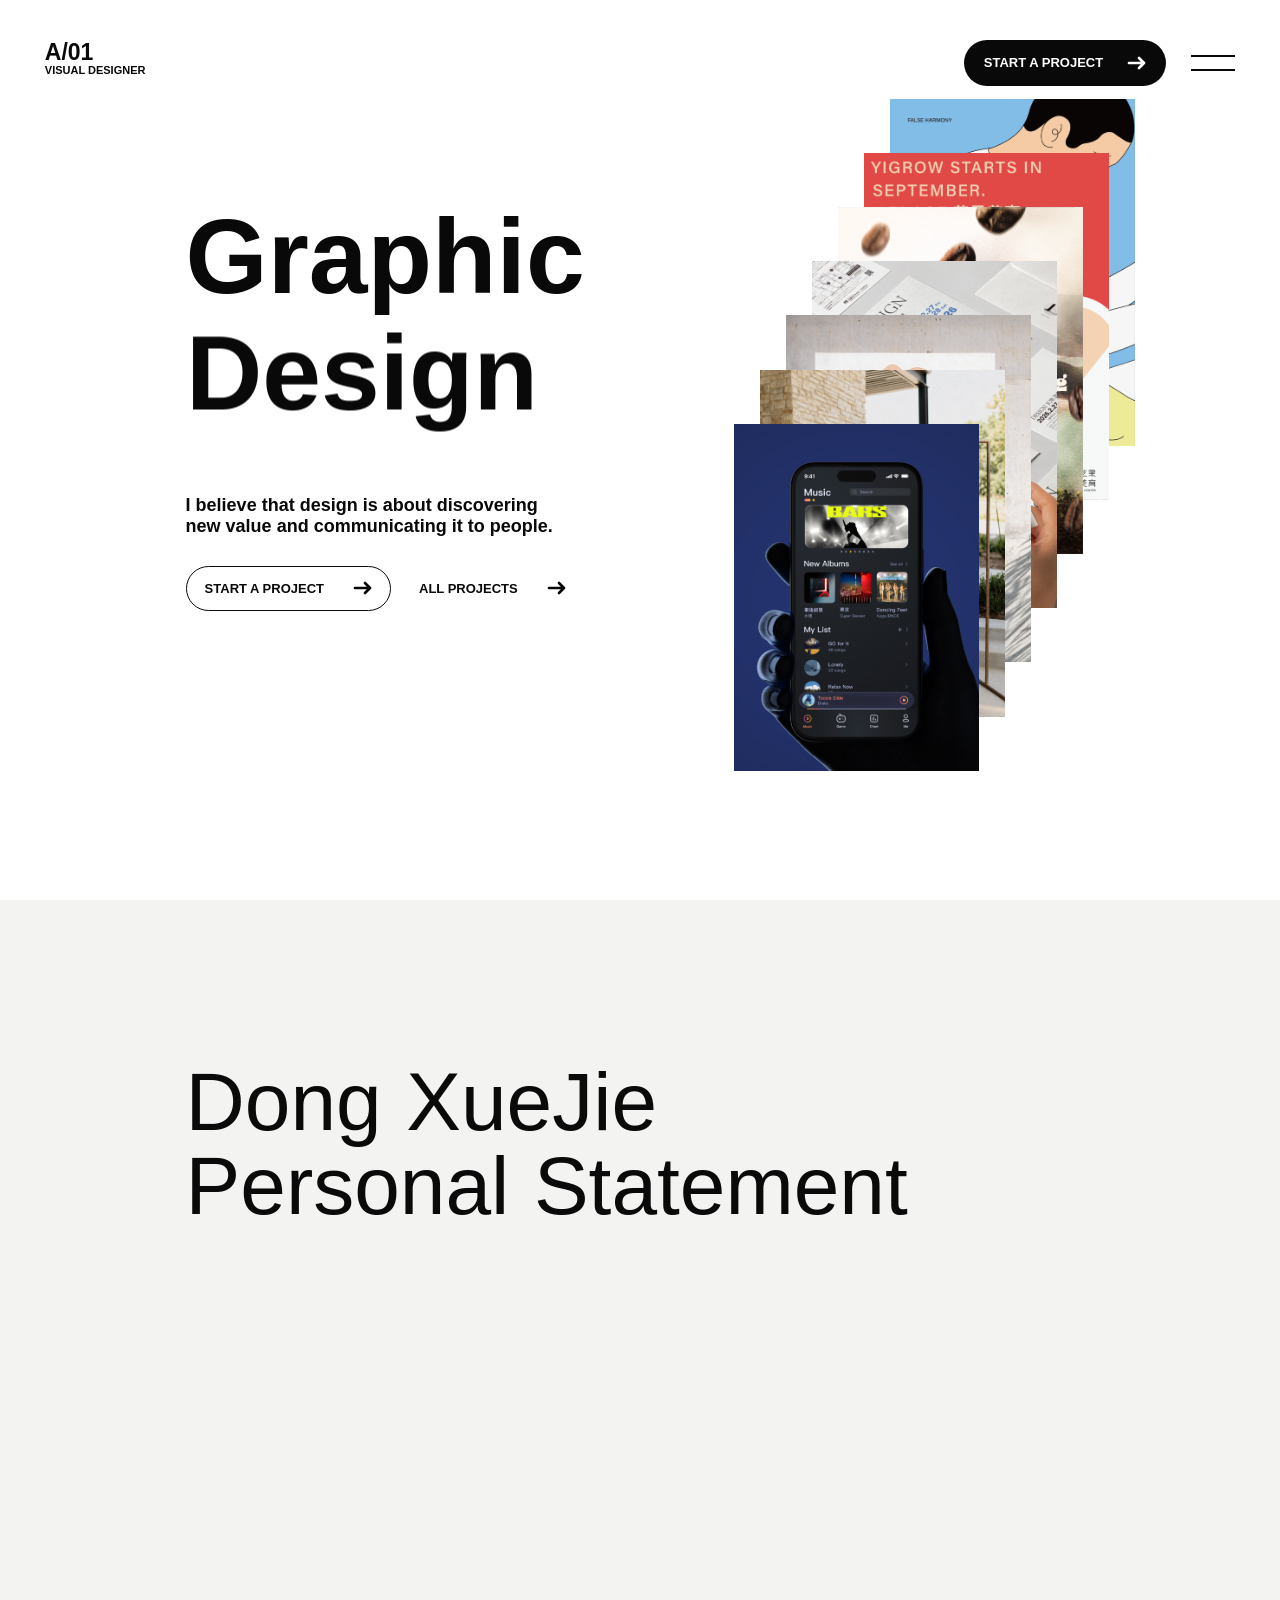
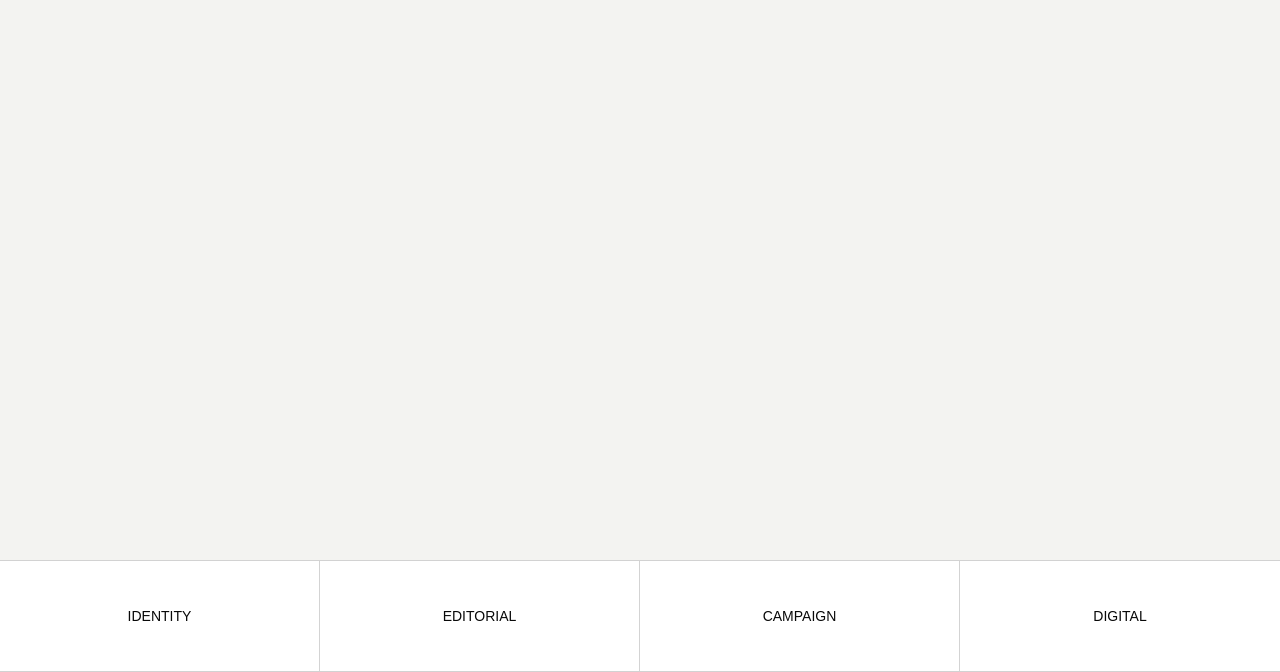
==== index.html @ fa013c7b "Deploy portfolio website" ====
<!doctype html>
<html lang="en">
  <head>
    <meta charset="UTF-8" />
    <meta name="viewport" content="width=device-width, initial-scale=1.0" />
    <meta name="description" content="A graphic designer portfolio preview." />
    <title>Graphic Portfolio</title>
    <link rel="stylesheet" href="./styles.css" />
  </head>
  <body>
    <div class="cursor-position" aria-hidden="true">
      <div class="cursor-center">
        <span class="cursor-shape"></span>
      </div>
    </div>

    <header class="site-header reveal-ui">
      <a class="brand" href="#top" aria-label="Back to top">
        <span>A/01</span>
        <span>Visual Designer</span>
      </a>

      <div class="header-actions">
        <a class="contact-button" href="mailto:hello@example.com">
          <span>Start a project</span>
          <svg class="arrow-icon" aria-hidden="true" viewBox="0 0 18 12">
            <path d="M1 6h15M11 1l5 5-5 5" />
          </svg>
        </a>

        <button class="menu-button" type="button" aria-expanded="false" aria-controls="menu-panel">
          <span class="sr-only">Open menu</span>
          <span></span>
          <span></span>
        </button>
      </div>
    </header>

    <main id="top">
      <section class="hero" aria-labelledby="hero-title">
        <div class="hero-copy">
          <h1 id="hero-title" class="hero-title" aria-label="Graphic Design Portfolio">
            <span class="title-line title-line--graphic"><span>Graphic</span></span>
            <span class="title-roller" aria-hidden="true">
              <span class="roller-word roller-word--portfolio">Portfolio</span>
              <span class="roller-word roller-word--design">Design</span>
            </span>
          </h1>

          <div class="statement reveal-copy">
            <p>I believe that design is about discovering new value and communicating it to people.</p>
          </div>

          <div class="hero-actions reveal-copy">
            <a class="primary-action" href="mailto:hello@example.com">
              <span class="button-content button-content--dark">
                <span>Start a project</span>
                <svg class="arrow-icon" aria-hidden="true" viewBox="0 0 18 12">
                  <path d="M1 6h15M11 1l5 5-5 5" />
                </svg>
              </span>
              <span class="button-content button-content--light" aria-hidden="true">
                <span>Start a project</span>
                <svg class="arrow-icon" viewBox="0 0 18 12">
                  <path d="M1 6h15M11 1l5 5-5 5" />
                </svg>
              </span>
            </a>
            <a class="secondary-action" href="#selected-work">
              <span>All projects</span>
              <svg class="arrow-icon" aria-hidden="true" viewBox="0 0 18 12">
                <path d="M1 6h15M11 1l5 5-5 5" />
              </svg>
            </a>
          </div>
        </div>

        <div class="poster-zone reveal-posters" aria-label="Selected project covers">
          <div class="poster-stage">
            <button class="poster-card poster-card--front" data-project="soultube" style="--x: 1%; --y: 44%; --ex: -10px; --ey: 4px; --follow-x-max: 24; --follow-y-max: 16; --z: 7; --i: 6">
              <img src="./assets/work-soultube.png" alt="Soultube music application project" />
            </button>
            <button class="poster-card poster-card--two" data-project="harmony" style="--x: 8%; --y: 36.7%; --ex: -7px; --ey: 3px; --follow-x-max: 32; --follow-y-max: 24; --z: 6; --i: 5">
              <img src="./assets/work-harmony.png" alt="False Harmony installation project" />
            </button>
            <button class="poster-card poster-card--three" data-project="safe" style="--x: 15%; --y: 29.3%; --ex: -4px; --ey: 2px; --follow-x-max: 40; --follow-y-max: 30; --z: 5; --i: 4">
              <img src="./assets/work-safe.png" alt="Safe editorial project" />
            </button>
            <button class="poster-card poster-card--four" data-project="designjob" style="--x: 22%; --y: 22%; --ex: 0px; --ey: 0px; --follow-x-max: 48; --follow-y-max: 36; --z: 4; --i: 3">
              <img src="./assets/work-design-job.png" alt="Design Job exhibition project" />
            </button>
            <button class="poster-card poster-card--five" data-project="cloudcoffee" style="--x: 29%; --y: 14.7%; --ex: 4px; --ey: -2px; --follow-x-max: 56; --follow-y-max: 42; --z: 3; --i: 2">
              <img src="./assets/work-cloud-coffee.png" alt="Cloud Coffee brand project" />
            </button>
            <button class="poster-card poster-card--six" data-project="yiguo" style="--x: 36%; --y: 7.3%; --ex: 7px; --ey: -3px; --follow-x-max: 64; --follow-y-max: 48; --z: 2; --i: 1">
              <img src="./assets/work-yiguo.png" alt="Yi Grow Art Center project" />
            </button>
            <button class="poster-card poster-card--seven" data-project="untitled" style="--x: 43%; --y: 0%; --ex: 10px; --ey: -4px; --follow-x-max: 72; --follow-y-max: 54; --z: 1; --i: 0">
              <img src="./assets/work-untitled.png" alt="Untitled visual design project" />
            </button>
          </div>
        </div>
      </section>

      <section class="self-pr" aria-labelledby="self-pr-title">
        <div class="pr-sticky">
          <div class="pr-content">
            <h2 id="self-pr-title" class="pr-title" aria-label="Dong XueJie, Personal Statement">
              <span class="pr-title-visual" aria-hidden="true">
                <span class="pr-line" data-pr-text="Dong XueJie"></span>
                <span class="pr-line" data-pr-text="Personal Statement"></span>
              </span>
            </h2>

            <div class="pr-body">
              <p>My strength is my ability to proactively explore new fields while drawing on the visual communication skills I have developed through graphic design.</p>
              <p>I have worked on poster design, branding, and typographic expression using Photoshop, Illustrator, and InDesign. Throughout the process, I have focused on creating designs that communicate information clearly, always considering the purpose behind each visual choice.</p>
            </div>
          </div>
        </div>
      </section>

      <section id="selected-work" class="work-strip" aria-label="Portfolio categories">
        <p>Identity</p>
        <p>Editorial</p>
        <p>Campaign</p>
        <p>Digital</p>
      </section>
    </main>

    <aside id="menu-panel" class="menu-panel" aria-hidden="true">
      <nav aria-label="Primary navigation">
        <a href="#top">Index <span>01</span></a>
        <a href="#selected-work">Work <span>02</span></a>
        <a href="mailto:hello@example.com">Contact <span>03</span></a>
      </nav>
      <p>Available for selected collaborations.</p>
    </aside>

    <dialog class="project-dialog">
      <button class="dialog-close" type="button" aria-label="Close project">×</button>
      <div class="dialog-layout">
        <div class="dialog-art"><img src="" alt="" /></div>
        <div class="dialog-copy">
          <p class="dialog-number"></p>
          <h2></h2>
          <p class="dialog-category"></p>
          <p class="dialog-description"></p>
          <dl>
            <div><dt>Role</dt><dd>Art direction / Design</dd></div>
            <div><dt>Year</dt><dd>2026</dd></div>
          </dl>
        </div>
      </div>
    </dialog>

    <script src="./script.js"></script>
  </body>
</html>
---- styles.css ----
@property --expand-x {
  syntax: "<length>";
  inherits: false;
  initial-value: 0px;
}

@property --expand-y {
  syntax: "<length>";
  inherits: false;
  initial-value: 0px;
}

@property --focus-x {
  syntax: "<length>";
  inherits: false;
  initial-value: 0px;
}

@property --focus-y {
  syntax: "<length>";
  inherits: false;
  initial-value: 0px;
}

@property --push-x {
  syntax: "<length>";
  inherits: false;
  initial-value: 0px;
}

@property --push-y {
  syntax: "<length>";
  inherits: false;
  initial-value: 0px;
}

@property --focus-scale {
  syntax: "<number>";
  inherits: false;
  initial-value: 1;
}

@property --intro-y {
  syntax: "<length>";
  inherits: false;
  initial-value: 42px;
}

@property --intro-scale {
  syntax: "<number>";
  inherits: false;
  initial-value: 0.97;
}

@font-face {
  font-family: "Portfolio Futura";
  src: local("Futura-Bold"), local("Futura Bold");
  font-weight: 700;
  font-style: normal;
  font-display: swap;
}

@font-face {
  font-family: "Portfolio Futura Medium";
  src: local("Futura-Medium"), local("Futura Medium");
  font-weight: 500;
  font-style: normal;
  font-display: swap;
}

:root {
  --paper: #ffffff;
  --ink: #090909;
  --red: #f51b2b;
  --line: rgba(9, 9, 9, 0.18);
  --poster-width: 66%;
}

* { box-sizing: border-box; }

html { scroll-behavior: smooth; }

body {
  margin: 0;
  overflow-x: hidden;
  background: var(--paper);
  color: var(--ink);
  font-family: Arial, Helvetica, sans-serif;
  cursor: auto;
}

button, a { color: inherit; font: inherit; cursor: pointer; }
button { border: 0; }
img { display: block; width: 100%; }

.sr-only {
  position: absolute;
  width: 1px;
  height: 1px;
  padding: 0;
  margin: -1px;
  overflow: hidden;
  clip: rect(0, 0, 0, 0);
  white-space: nowrap;
  border: 0;
}

.site-header {
  position: fixed;
  z-index: 120;
  inset: 0 0 auto;
  padding: 4.4vh 3.5vw 0;
  display: flex;
  align-items: flex-start;
  justify-content: space-between;
  color: var(--ink);
  transition: color 0.25s ease;
}

.brand {
  display: flex;
  flex-direction: column;
  gap: 1px;
  width: fit-content;
  color: inherit;
  font-size: 11px;
  font-weight: 700;
  line-height: 1.05;
  text-decoration: none;
  text-transform: uppercase;
}

.brand span:first-child { font-size: 23px; }

.header-actions {
  display: flex;
  align-items: center;
  gap: 25px;
}

.contact-button {
  min-width: 174px;
  height: 46px;
  padding: 0 20px;
  display: flex;
  align-items: center;
  justify-content: space-between;
  gap: 25px;
  border: 0;
  border-radius: 23px;
  background: var(--ink);
  color: var(--paper);
  font-size: 13px;
  font-weight: 700;
  text-decoration: none;
  text-transform: uppercase;
  position: relative;
  transition: background-color 0.18s ease, color 0.18s ease;
}

.primary-action::before {
  content: "";
  position: absolute;
  z-index: 0;
  inset: -2px;
  background: var(--red);
  clip-path: circle(0 at var(--fill-x, 50%) var(--fill-y, 50%));
  transition: clip-path 0.34s cubic-bezier(0.22, 1, 0.36, 1);
  pointer-events: none;
}

.primary-action.is-fill-expanded::before {
  clip-path: circle(var(--fill-radius, 0px) at var(--fill-x, 50%) var(--fill-y, 50%));
}

.primary-action.is-fill-expanded { border-color: transparent; }

.primary-action.is-fill-repositioning::before,
.primary-action.is-fill-repositioning .button-content--light {
  transition: none;
}

.button-content {
  position: absolute;
  z-index: 1;
  inset: 0;
  padding: 0 18px;
  display: flex;
  align-items: center;
  justify-content: space-between;
  gap: 30px;
  white-space: nowrap;
}

.button-content--dark {
  position: relative;
  inset: auto;
  padding: 0;
  flex: 1 0 auto;
}

.button-content--light {
  z-index: 2;
  color: var(--paper);
  clip-path: circle(0 at var(--fill-x, 50%) var(--fill-y, 50%));
  transition: clip-path 0.34s cubic-bezier(0.22, 1, 0.36, 1);
}

.primary-action.is-fill-expanded .button-content--light {
  clip-path: circle(var(--fill-radius, 0px) at var(--fill-x, 50%) var(--fill-y, 50%));
}

.arrow-icon {
  width: 18px;
  height: 12px;
  flex: 0 0 auto;
  overflow: visible;
  fill: none;
  stroke: currentColor;
  stroke-width: 2.7;
  stroke-linecap: round;
  stroke-linejoin: round;
  transition: transform 0.19s cubic-bezier(0.22, 1, 0.36, 1);
}

.primary-action.is-fill-expanded .arrow-icon,
.contact-button:hover .arrow-icon,
.secondary-action:hover .arrow-icon {
  transform: translateX(5px);
}

.menu-button {
  width: 44px;
  height: 30px;
  padding: 7px 0;
  display: flex;
  flex-direction: column;
  justify-content: space-between;
  background: transparent;
}

.menu-button span:not(.sr-only) {
  width: 100%;
  height: 2px;
  background: currentColor;
  transition: transform 0.3s cubic-bezier(0.22, 1, 0.36, 1);
}

.menu-button[aria-expanded="true"] span:nth-last-child(2) { transform: translateY(7px) rotate(45deg); }
.menu-button[aria-expanded="true"] span:last-child { transform: translateY(-7px) rotate(-45deg); }
body.menu-open .site-header { color: var(--paper); }
body.menu-open .contact-button { background: var(--ink); color: var(--paper); }

.hero {
  position: relative;
  min-height: 100svh;
  overflow: hidden;
  background: var(--paper);
}

.hero-copy {
  position: absolute;
  z-index: 20;
  top: 25.5vh;
  left: 15vw;
  width: 38vw;
  pointer-events: none;
}

.hero-actions { pointer-events: auto; }

.hero-title {
  width: min-content;
  margin: 0;
  font-family: "Portfolio Futura", "Futura", "Futura PT", "Century Gothic", sans-serif;
  font-size: 7.7rem;
  font-weight: 700;
  font-style: normal;
  line-height: 1.08;
  letter-spacing: 0;
  text-transform: none;
  transform: translateY(0);
  animation: title-group-settle 0.42s cubic-bezier(0.16, 1, 0.3, 1) 1.82s forwards;
}

.title-line {
  display: block;
  margin-bottom: 0.02em;
  overflow: visible;
  line-height: 1.08;
}

.title-line > span {
  display: block;
  line-height: 1.08;
  opacity: 0;
  transform: translateY(30px);
  animation: graphic-enter 0.5s cubic-bezier(0.16, 1, 0.3, 1) 0.12s forwards;
}

.title-roller {
  position: relative;
  display: block;
  width: 4.7em;
  height: 1.18em;
  overflow: hidden;
}

.roller-word {
  position: absolute;
  inset: 0 auto auto 0;
  display: block;
  padding-bottom: 0.1em;
  line-height: 1.08;
  opacity: 0;
  will-change: transform, opacity;
}

.roller-word--portfolio {
  transform: translateY(112%);
  animation:
    roller-enter 0.5s cubic-bezier(0.16, 1, 0.3, 1) 0.62s forwards,
    portfolio-exit 0.36s cubic-bezier(0.55, 0, 1, 0.45) 1.26s forwards;
}

.roller-word--design {
  transform: translateY(112%);
  animation: roller-enter 0.5s cubic-bezier(0.16, 1, 0.3, 1) 1.57s forwards;
}

.statement {
  width: 390px;
  max-width: 100%;
  margin-top: 34px;
}

.statement p {
  margin: 0;
  font-size: 18px;
  font-weight: 700;
  line-height: 1.18;
}

.hero-actions {
  margin-top: 28px;
  display: flex;
  align-items: center;
  gap: 26px;
}

.primary-action, .secondary-action {
  min-height: 45px;
  display: inline-flex;
  align-items: center;
  justify-content: space-between;
  gap: 30px;
  color: inherit;
  font-size: 13px;
  font-weight: 700;
  text-decoration: none;
  text-transform: uppercase;
}

.primary-action {
  min-width: 175px;
  padding: 0 18px;
  border: 1.5px solid var(--ink);
  border-radius: 23px;
  background: var(--paper);
  position: relative;
  isolation: isolate;
  overflow: hidden;
  transition: border-color 0.14s ease;
}

.secondary-action { min-width: 132px; padding: 0 2px; }

.reveal-ui, .reveal-copy {
  opacity: 0;
}

.site-header.reveal-ui { animation: content-enter 0.45s ease-out 0.18s forwards; }
.statement.reveal-copy { transform: translateY(18px); animation: content-enter 0.45s ease-out 2.18s forwards; }
.hero-actions.reveal-copy { transform: translateY(18px); animation: content-enter 0.45s ease-out 2.26s forwards; }

.poster-zone {
  position: absolute;
  z-index: 10;
  top: calc(11vh - 34px);
  left: calc(56vw - 32px);
  width: calc(30vw + 72px);
  height: calc(82vh + 68px);
  pointer-events: none;
}

.poster-stage {
  position: absolute;
  inset: 34px 40px 34px 32px;
  pointer-events: none;
  will-change: transform;
}

.poster-card {
  --expand-x: 0px;
  --expand-y: 0px;
  --follow-x: 0px;
  --follow-y: 0px;
  --focus-x: 0px;
  --focus-y: 0px;
  --push-x: 0px;
  --push-y: 0px;
  --focus-scale: 1;
  --intro-y: 42px;
  --intro-scale: 0.97;
  position: absolute;
  z-index: var(--z);
  top: var(--y);
  left: var(--x);
  width: var(--poster-width);
  aspect-ratio: 1131 / 1600;
  padding: 0;
  overflow: hidden;
  background: transparent;
  cursor: pointer;
  pointer-events: auto;
  opacity: 0;
  transform: translate3d(
    calc(var(--expand-x) + var(--follow-x) + var(--focus-x) + var(--push-x)),
    calc(var(--expand-y) + var(--follow-y) + var(--focus-y) + var(--push-y) + var(--intro-y)),
    0
  ) rotate(0deg) scale(var(--intro-scale)) scale(var(--focus-scale));
  transform-origin: center;
  animation: poster-card-in 0.42s cubic-bezier(0.16, 1, 0.3, 1) calc(2.72s + var(--i) * 0.09s) forwards;
  transition:
    --expand-x 0.44s cubic-bezier(0.22, 1, 0.36, 1),
    --expand-y 0.44s cubic-bezier(0.22, 1, 0.36, 1),
    --focus-x 0.52s cubic-bezier(0.16, 1.28, 0.3, 1),
    --focus-y 0.52s cubic-bezier(0.16, 1.28, 0.3, 1),
    --focus-scale 0.52s cubic-bezier(0.16, 1.2, 0.3, 1),
    --push-x 0.46s cubic-bezier(0.22, 1, 0.36, 1),
    --push-y 0.46s cubic-bezier(0.22, 1, 0.36, 1);
  will-change: transform;
}

.poster-zone.is-expanded .poster-card {
  --expand-x: var(--ex);
  --expand-y: var(--ey);
}

.poster-card img {
  width: 100%;
  height: 100%;
  object-fit: cover;
}

.poster-card.is-active, .poster-card:focus-visible {
  --focus-x: -24px;
  --focus-y: -52px;
  --focus-scale: 1.07;
  z-index: 100;
  outline: none;
}

.self-pr {
  position: relative;
  min-height: 100svh;
  height: 140svh;
  background: #f3f3f1;
  color: #0a0a0a;
}

.self-pr:not(.is-pr-ready) .pr-title-visual,
.self-pr:not(.is-pr-ready) .pr-body {
  visibility: hidden;
}

.pr-sticky {
  position: sticky;
  top: 0;
  min-height: 100svh;
  overflow: hidden;
}

.pr-content {
  position: relative;
  width: 70vw;
  min-height: 100svh;
  padding: 17.8svh 0 10svh;
  margin-left: 15vw;
}

.pr-title {
  width: 64vw;
  margin: 0 0 0 -0.5vw;
  overflow: visible;
  font-family: "Portfolio Futura Medium", "Futura", "Futura PT", "Century Gothic", sans-serif;
  font-size: clamp(82px, 5.65vw, 124px);
  font-weight: 500;
  font-style: normal;
  line-height: 1.02;
  letter-spacing: 0;
  text-transform: none;
}

.pr-title-visual,
.pr-line {
  display: block;
  overflow: visible;
}

.pr-line {
  min-height: 1.02em;
  white-space: nowrap;
}

.pr-line + .pr-line { margin-top: 0; }

.pr-word {
  display: inline-flex;
  white-space: nowrap;
}

.pr-space {
  display: inline-block;
  width: 0.3em;
  flex: 0 0 auto;
}

.pr-char {
  --char-progress: 0;
  display: inline-block;
  color: #0a0a0a;
  opacity: var(--char-progress);
  visibility: hidden;
  will-change: opacity;
}

.pr-char.is-visible { visibility: visible; }

.pr-body {
  --body-progress: 0;
  position: absolute;
  top: 49svh;
  left: 0;
  width: 59.5vw;
  max-width: none;
  margin-top: 0;
  color: #424242;
  font-size: clamp(32px, 1.82vw, 38px);
  font-weight: 600;
  line-height: 1.24;
  opacity: var(--body-progress);
  visibility: hidden;
  will-change: opacity;
}

.pr-body.is-visible { visibility: visible; }

.pr-body p {
  margin: 0;
}

.pr-body p + p { margin-top: 0; }

.work-strip {
  min-height: 112px;
  display: grid;
  grid-template-columns: repeat(4, 1fr);
  align-items: center;
  border-top: 1px solid var(--line);
  border-bottom: 1px solid var(--line);
}

.work-strip p {
  height: 100%;
  margin: 0;
  display: grid;
  place-items: center;
  border-right: 1px solid var(--line);
  font-size: 14px;
  text-transform: uppercase;
}

.work-strip p:last-child { border-right: 0; }

.cursor-position {
  position: fixed;
  z-index: 99999;
  top: 0;
  left: 0;
  width: 0;
  height: 0;
  pointer-events: none;
  opacity: 0;
  transform: translate3d(var(--dot-x, -100px), var(--dot-y, -100px), 0);
  transition: opacity 0.12s ease;
  will-change: transform, opacity;
}

.cursor-center {
  position: absolute;
  top: 0;
  left: 0;
  width: 78px;
  height: 78px;
  transform: translate(-50%, -50%);
}

.cursor-shape {
  position: absolute;
  inset: 0;
  box-sizing: border-box;
  background: rgb(245 27 43 / var(--cursor-fill-alpha, 1));
  border: var(--cursor-border-width, 0px) solid var(--red);
  border-radius: var(--cursor-radius, 50%);
  transform: scale(var(--cursor-scale, 0.128205)) rotate(var(--cursor-rotation, 0deg));
  transform-origin: center;
  will-change: transform, border-radius, background-color, border-width;
}

body.cursor-visible .cursor-position { opacity: 1; }

.menu-panel {
  position: fixed;
  z-index: 110;
  inset: 0;
  padding: 150px 3.5vw 34px;
  display: flex;
  flex-direction: column;
  justify-content: space-between;
  background: var(--ink);
  color: var(--paper);
  transform: translateY(-101%);
  transition: transform 0.62s cubic-bezier(0.76, 0, 0.24, 1);
}

.menu-panel.is-open { transform: translateY(0); }
.menu-panel nav { display: flex; flex-direction: column; }

.menu-panel nav a {
  padding: 4px 0;
  display: flex;
  align-items: baseline;
  justify-content: space-between;
  border-bottom: 1px solid rgba(255, 255, 255, 0.22);
  color: inherit;
  font-size: 5.5rem;
  font-weight: 500;
  line-height: 1.04;
  text-decoration: none;
  text-transform: uppercase;
}

.menu-panel nav a span { font-size: 12px; }
.menu-panel > p { margin: 0; font-size: 12px; text-transform: uppercase; }

.project-dialog {
  width: 100vw;
  max-width: none;
  height: 100svh;
  max-height: none;
  margin: 0;
  padding: 0;
  border: 0;
  background: var(--ink);
  color: var(--paper);
}

.project-dialog::backdrop { background: rgba(0, 0, 0, 0.45); }
.project-dialog[open] { animation: dialog-in 0.45s cubic-bezier(0.16, 1, 0.3, 1); }

.dialog-close {
  position: fixed;
  z-index: 3;
  top: 25px;
  right: 34px;
  width: 46px;
  height: 46px;
  padding: 0 0 5px;
  background: transparent;
  color: white;
  font-size: 42px;
  font-weight: 300;
  line-height: 1;
}

.dialog-layout { min-height: 100%; display: grid; grid-template-columns: 1.08fr 0.92fr; }

.dialog-art {
  min-height: 100svh;
  padding: 7vh 8vw;
  display: grid;
  place-items: center;
  background: #deded8;
}

.dialog-art img { width: min(390px, 76%); max-height: 84svh; }

.dialog-copy {
  padding: 11vh 8vw 7vh;
  display: flex;
  flex-direction: column;
  justify-content: center;
}

.dialog-number, .dialog-category { margin: 0; font-size: 11px; text-transform: uppercase; }

.dialog-copy h2 {
  margin: 22px 0 30px;
  font-size: 5.4rem;
  font-weight: 500;
  line-height: 0.9;
  text-transform: uppercase;
}

.dialog-description { max-width: 500px; margin: 42px 0; font-size: 18px; line-height: 1.35; }
.dialog-copy dl { margin: auto 0 0; }

.dialog-copy dl div {
  padding: 11px 0;
  display: grid;
  grid-template-columns: 110px 1fr;
  border-top: 1px solid rgba(255, 255, 255, 0.24);
  font-size: 11px;
  text-transform: uppercase;
}

.dialog-copy dt, .dialog-copy dd { margin: 0; }

@keyframes graphic-enter {
  from { opacity: 0; transform: translateY(30px); }
  to { opacity: 1; transform: translateY(0); }
}

@keyframes roller-enter {
  from { opacity: 0; transform: translateY(112%); }
  to { opacity: 1; transform: translateY(0); }
}

@keyframes portfolio-exit {
  from { opacity: 1; transform: translateY(0); }
  82% { opacity: 1; }
  to { opacity: 0; transform: translateY(-112%); }
}

@keyframes title-group-settle {
  to { transform: translateY(-22px); }
}

@keyframes content-enter {
  from { opacity: 0; transform: translateY(18px); }
  to { opacity: 1; transform: translateY(0); }
}

@keyframes poster-card-in {
  from { opacity: 0; --intro-y: 42px; --intro-scale: 0.97; }
  to { opacity: 1; --intro-y: 0px; --intro-scale: 1; }
}

@keyframes dialog-in {
  from { opacity: 0; transform: translateY(22px); }
  to { opacity: 1; transform: translateY(0); }
}

@media (max-width: 1400px) {
  .hero-copy { top: 24.5vh; left: 14.5vw; width: 39vw; }
  .hero-title { font-size: 6.6rem; }
  .poster-zone { left: calc(57vw - 32px); width: calc(29vw + 72px); }
}

@media (max-width: 1050px) {
  .site-header { padding-right: 5vw; padding-left: 5vw; }
  .hero-copy { left: 8vw; width: 44vw; }
  .hero-title { font-size: 5.4rem; }
  .statement { width: 340px; }
  .statement p { font-size: 16px; }
  .poster-zone { top: calc(13vh - 34px); left: calc(56vw - 32px); width: calc(32vw + 72px); height: calc(78vh + 68px); }
  .contact-button { min-width: 155px; }
  .pr-content { width: 84vw; margin-left: 8vw; }
  .pr-title { font-size: 78px; }
  .pr-body { width: 68vw; font-size: 21px; }
}

@media (max-width: 760px) {
  .site-header { position: absolute; padding: 22px 20px 0; }
  .contact-button { display: none; }
  .hero { min-height: 1180px; overflow: hidden; }

  .hero-copy {
    position: relative;
    top: auto;
    left: auto;
    width: auto;
    padding: 150px 20px 0;
  }

  .hero-title { width: 100%; font-size: 4rem; line-height: 1.08; }
  .statement { width: min(330px, 100%); margin-top: 28px; }
  .statement p { font-size: 16px; }
  .hero-actions { margin-top: 24px; gap: 18px; }
  .primary-action { min-width: 158px; }
  .secondary-action { min-width: 116px; gap: 18px; }

  .poster-zone {
    position: relative;
    top: auto;
    left: auto;
    width: calc(100% - 40px);
    height: 610px;
    margin: 72px 20px 0;
  }

  .poster-stage { inset: 0; }

  .poster-card--front { top: 45% !important; left: 0 !important; }
  .poster-card--two { top: 37.5% !important; left: 5.5% !important; }
  .poster-card--three { top: 30% !important; left: 11% !important; }
  .poster-card--four { top: 22.5% !important; left: 16.5% !important; }
  .poster-card--five { top: 15% !important; left: 22% !important; }
  .poster-card--six { top: 7.5% !important; left: 27.5% !important; }
  .poster-card--seven { top: 0 !important; left: 33% !important; }

  .poster-zone.is-expanded .poster-card { --expand-x: 0px; --expand-y: 0px; }
  .poster-card.is-active, .poster-card:focus-visible {
    --focus-x: 0px;
    --focus-y: 0px;
    --focus-scale: 1;
  }
  .self-pr {
    height: auto;
    min-height: 112svh;
  }
  .pr-sticky {
    position: relative;
    min-height: 112svh;
    overflow: visible;
  }
  .pr-content {
    min-height: 112svh;
    width: auto;
    padding: 112px 20px 96px;
    margin-left: 0;
  }
  .pr-title { width: 100%; margin-left: 0; font-size: 40px; }
  .pr-line { min-height: 1.18em; }
  .pr-body {
    position: static;
    width: 100%;
    max-width: none;
    margin-top: 54px;
    font-size: 18px;
    line-height: 1.36;
  }
  .pr-body p + p { margin-top: 22px; }
  .work-strip { grid-template-columns: repeat(2, 1fr); }
  .work-strip p { min-height: 86px; border-bottom: 1px solid var(--line); }
  .menu-panel { padding: 116px 20px 22px; }
  .menu-panel nav a { font-size: 3.5rem; }
  .dialog-layout { display: block; }
  .dialog-art { min-height: 58svh; padding: 70px 24px 28px; }
  .dialog-art img { width: min(270px, 70%); max-height: 48svh; }
  .dialog-copy { min-height: 42svh; padding: 44px 24px; }
  .dialog-copy h2 { margin: 16px 0 20px; font-size: 3.4rem; }
  .dialog-description { margin: 24px 0 36px; }
}

@media (prefers-reduced-motion: reduce) {
  *, *::before, *::after {
    scroll-behavior: auto !important;
    animation-duration: 0.01ms !important;
    animation-delay: 0ms !important;
    transition-duration: 0.01ms !important;
  }

  .hero-title { transform: translateY(-22px); }
  .title-line > span, .roller-word--design { opacity: 1; transform: translateY(0); }
  .roller-word--portfolio { display: none; }
  .reveal-ui, .reveal-copy, .poster-card { opacity: 1; }
  .reveal-copy { transform: translateY(0); }
  .poster-card { --intro-y: 0px; --intro-scale: 1; }
  .self-pr { height: auto; min-height: 100svh; }
  .pr-sticky { position: relative; min-height: 100svh; }
  .pr-char {
    --char-progress: 1 !important;
    opacity: 1;
    visibility: visible;
  }
  .pr-body {
    --body-progress: 1 !important;
    opacity: 1;
    visibility: visible;
  }
}
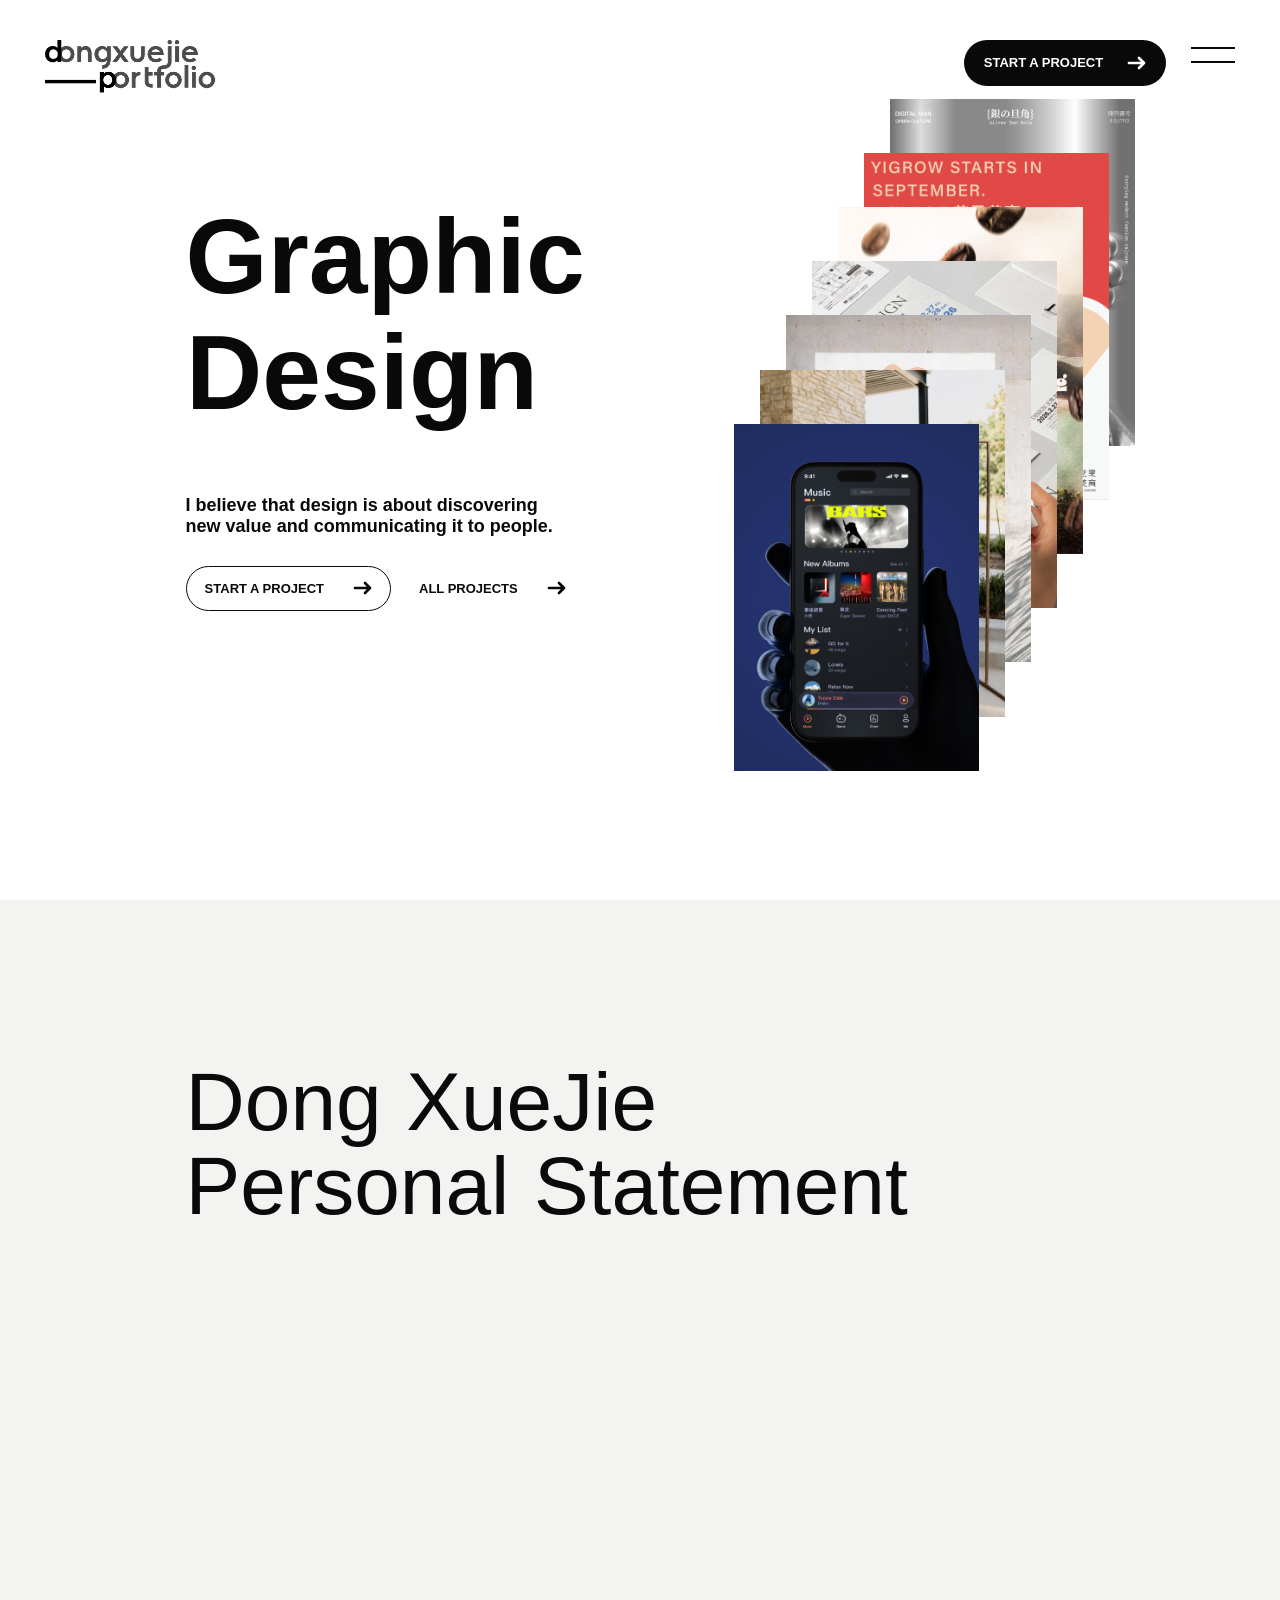
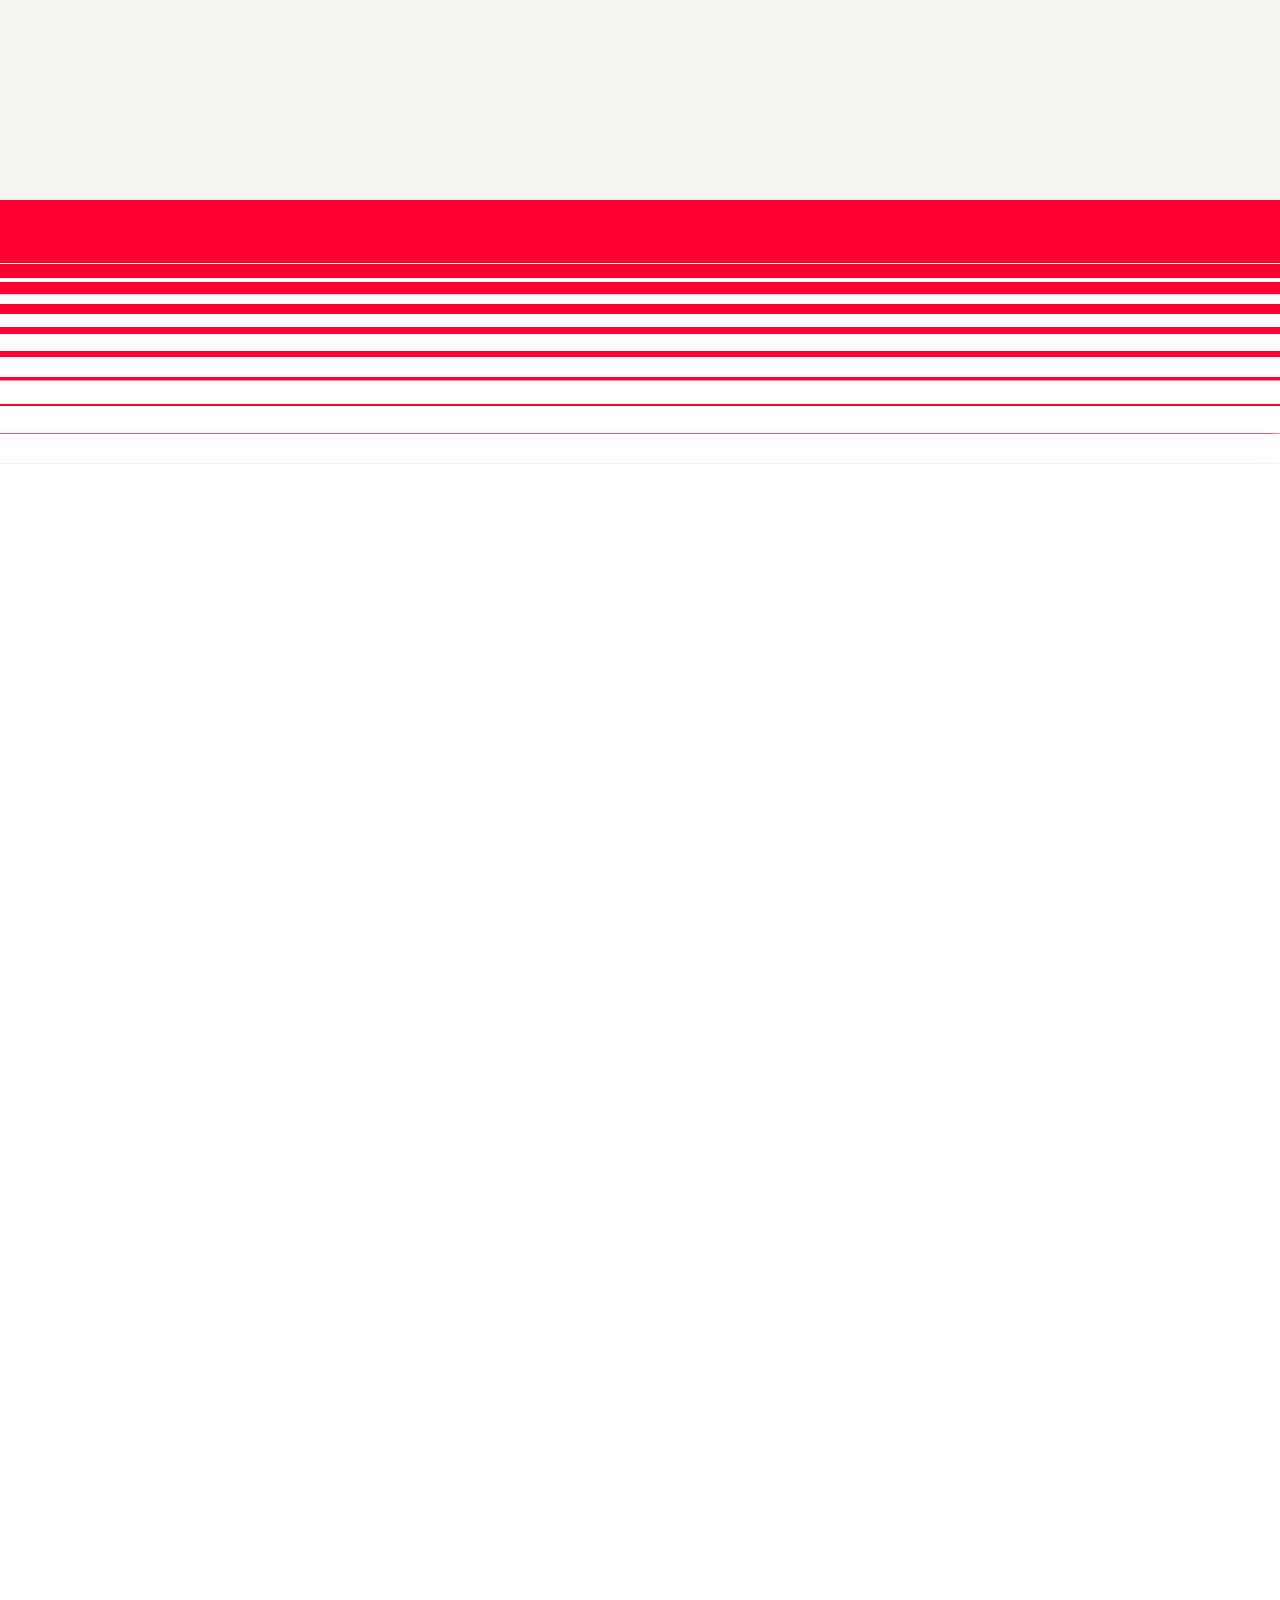
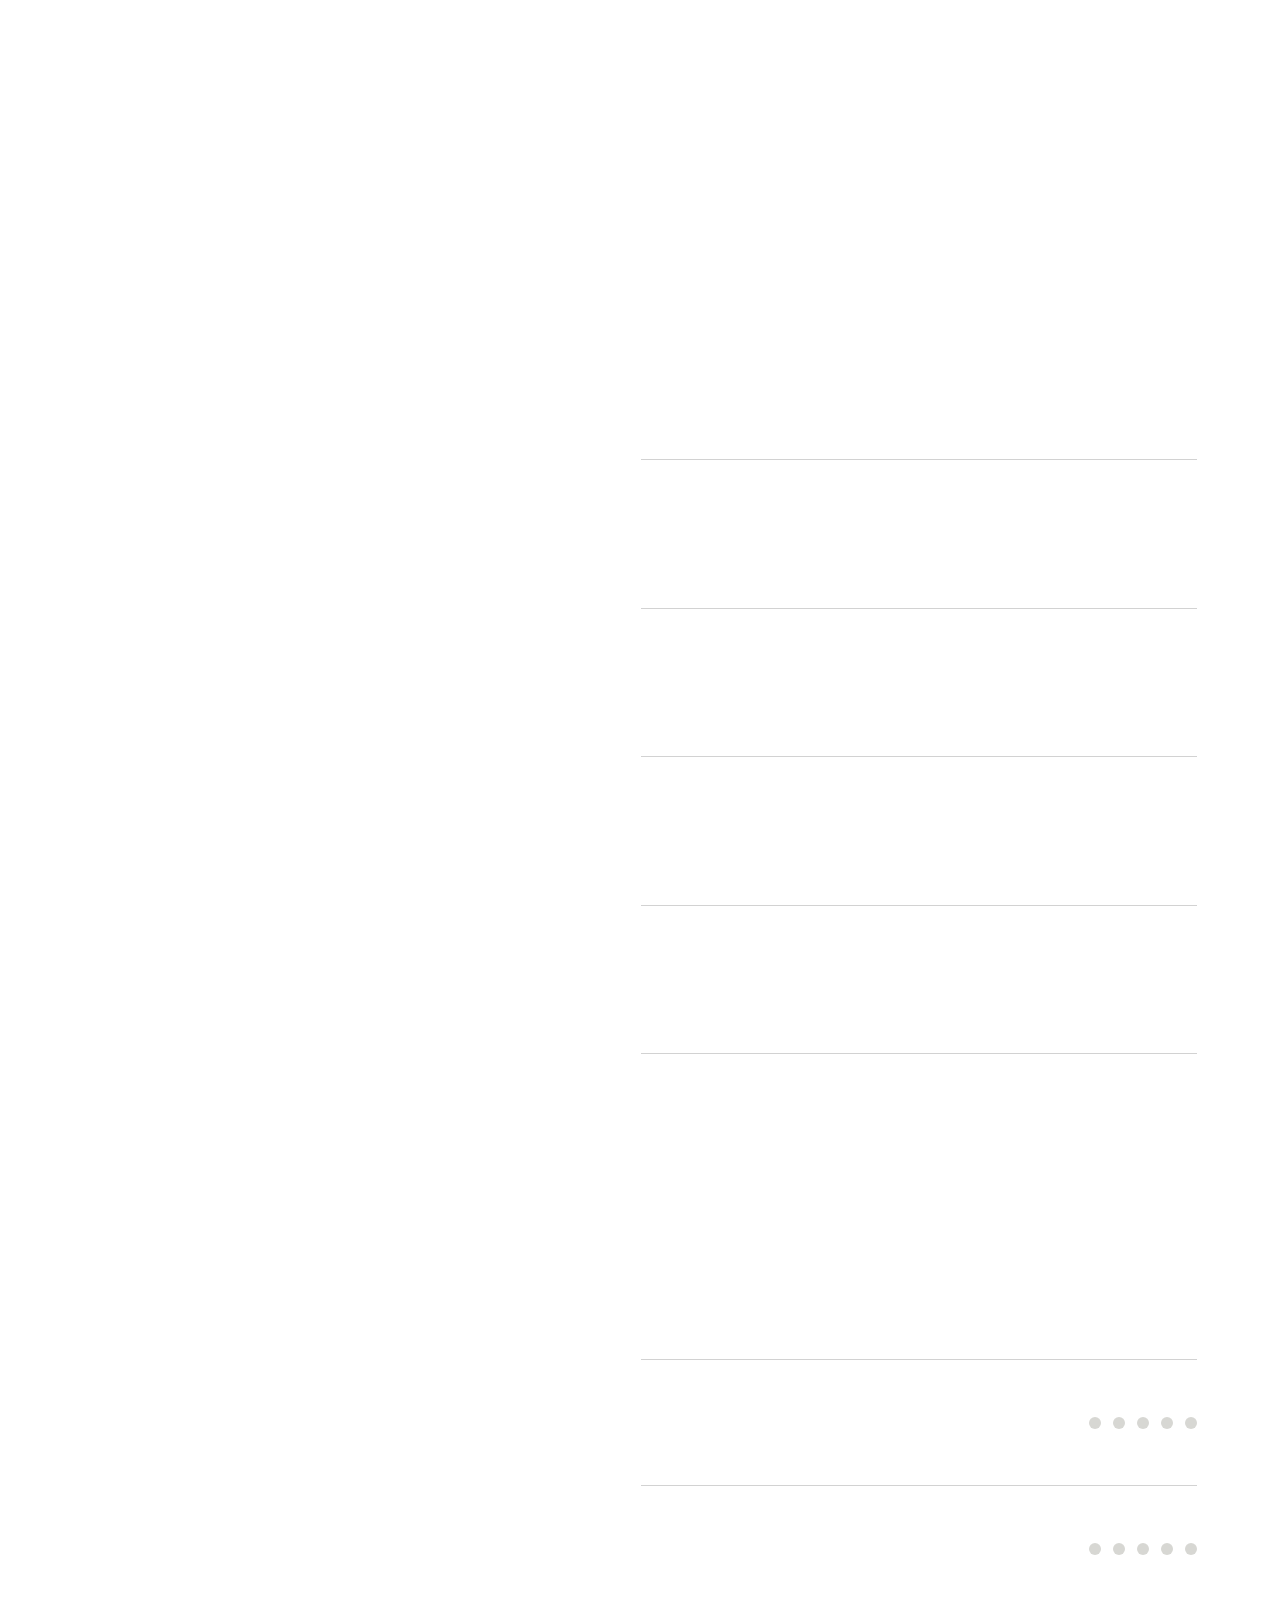
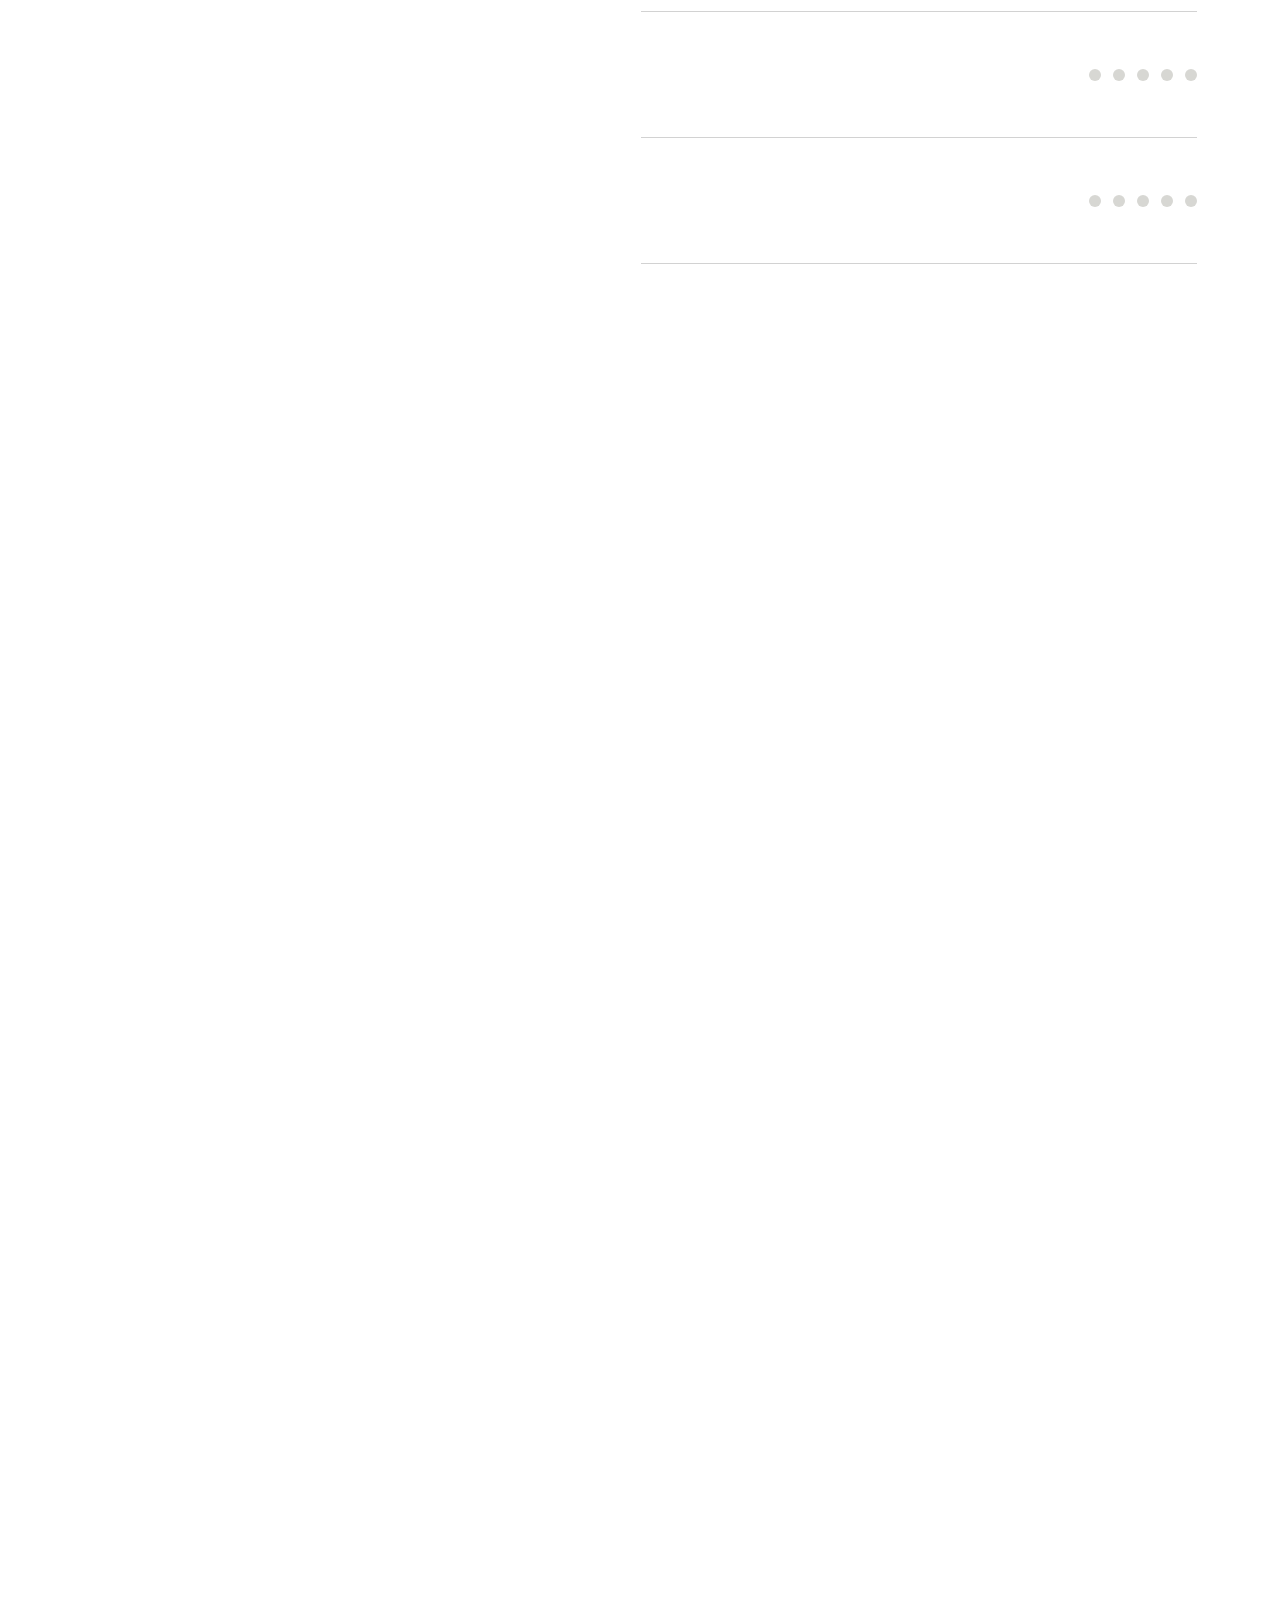
==== commit 8baeed03: "Expand portfolio with project case studies" ====
--- a/index.html
+++ b/index.html
@@ -3,9 +3,12 @@
   <head>
     <meta charset="UTF-8" />
     <meta name="viewport" content="width=device-width, initial-scale=1.0" />
-    <meta name="description" content="A graphic designer portfolio preview." />
-    <title>Graphic Portfolio</title>
+    <meta name="description" content="Dong XueJie's graphic design portfolio, professional profile, education and selected achievements." />
+    <title>Dong XueJie — Graphic Designer Portfolio</title>
+    <script>document.documentElement.classList.add('site-intro-pending');</script>
     <link rel="stylesheet" href="./styles.css" />
+    <link rel="stylesheet" href="./site-logo.css" />
+    <link rel="stylesheet" href="./site-intro.css" />
   </head>
   <body>
     <div class="cursor-position" aria-hidden="true">
@@ -14,20 +17,45 @@
       </div>
     </div>
 
-    <header class="site-header reveal-ui">
+    <header class="site-header">
       <a class="brand" href="#top" aria-label="Back to top">
-        <span>A/01</span>
-        <span>Visual Designer</span>
+        <span class="brand-motion">
+          <svg class="site-logo" viewBox="0 0 488.57 145.82" aria-hidden="true" focusable="false">
+            <defs>
+              <clipPath id="logo-first-tail-clip"><rect x="47" y="-4" width="446" height="88" /></clipPath>
+              <clipPath id="logo-second-tail-clip"><rect x="199" y="65" width="294" height="85" /></clipPath>
+            </defs>
+            <use class="logo-d" href="./assets/site-logo.svg#logo-d" />
+            <g class="logo-tail" clip-path="url(#logo-first-tail-clip)">
+              <use href="./assets/site-logo.svg#logo-first-o" />
+              <use href="./assets/site-logo.svg#logo-first-n" />
+              <use href="./assets/site-logo.svg#logo-first-g" />
+              <use href="./assets/site-logo.svg#logo-first-x" />
+              <use href="./assets/site-logo.svg#logo-first-u" />
+              <use href="./assets/site-logo.svg#logo-first-e-one" />
+              <use href="./assets/site-logo.svg#logo-first-j" />
+              <use href="./assets/site-logo.svg#logo-first-j-dot" />
+              <use href="./assets/site-logo.svg#logo-first-i" />
+              <use href="./assets/site-logo.svg#logo-first-i-dot" />
+              <use href="./assets/site-logo.svg#logo-first-e-two" />
+            </g>
+            <use class="logo-rule" href="./assets/site-logo.svg#logo-rule" />
+            <use class="logo-p" href="./assets/site-logo.svg#logo-p" />
+            <g class="logo-tail" clip-path="url(#logo-second-tail-clip)">
+              <use href="./assets/site-logo.svg#logo-second-o-one" />
+              <use href="./assets/site-logo.svg#logo-second-r" />
+              <use href="./assets/site-logo.svg#logo-second-t" />
+              <use href="./assets/site-logo.svg#logo-second-f" />
+              <use href="./assets/site-logo.svg#logo-second-o-two" />
+              <use href="./assets/site-logo.svg#logo-second-l" />
+              <use href="./assets/site-logo.svg#logo-second-i" />
+              <use href="./assets/site-logo.svg#logo-second-o-three" />
+            </g>
+          </svg>
+        </span>
       </a>
 
-      <div class="header-actions">
-        <a class="contact-button" href="mailto:hello@example.com">
-          <span>Start a project</span>
-          <svg class="arrow-icon" aria-hidden="true" viewBox="0 0 18 12">
-            <path d="M1 6h15M11 1l5 5-5 5" />
-          </svg>
-        </a>
-
+      <div class="header-actions reveal-ui">
         <button class="menu-button" type="button" aria-expanded="false" aria-controls="menu-panel">
           <span class="sr-only">Open menu</span>
           <span></span>
@@ -37,7 +65,18 @@
     </header>
 
     <main id="top">
-      <section class="hero" aria-labelledby="hero-title">
+      <section id="selected-work" class="hero" aria-labelledby="hero-title">
+        <div class="hero-contact-slot">
+          <div class="hero-contact-entry reveal-ui">
+            <a class="contact-button hero-contact-button" href="#career-profile">
+              <span>Start a project</span>
+              <svg class="arrow-icon" aria-hidden="true" viewBox="0 0 18 12">
+                <path d="M1 6h15M11 1l5 5-5 5" />
+              </svg>
+            </a>
+          </div>
+        </div>
+
         <div class="hero-copy">
           <h1 id="hero-title" class="hero-title" aria-label="Graphic Design Portfolio">
             <span class="title-line title-line--graphic"><span>Graphic</span></span>
@@ -52,7 +91,7 @@
           </div>
 
           <div class="hero-actions reveal-copy">
-            <a class="primary-action" href="mailto:hello@example.com">
+            <a class="primary-action" href="#career-profile">
               <span class="button-content button-content--dark">
                 <span>Start a project</span>
                 <svg class="arrow-icon" aria-hidden="true" viewBox="0 0 18 12">
@@ -95,8 +134,8 @@
             <button class="poster-card poster-card--six" data-project="yiguo" style="--x: 36%; --y: 7.3%; --ex: 7px; --ey: -3px; --follow-x-max: 64; --follow-y-max: 48; --z: 2; --i: 1">
               <img src="./assets/work-yiguo.png" alt="Yi Grow Art Center project" />
             </button>
-            <button class="poster-card poster-card--seven" data-project="untitled" style="--x: 43%; --y: 0%; --ex: 10px; --ey: -4px; --follow-x-max: 72; --follow-y-max: 54; --z: 1; --i: 0">
-              <img src="./assets/work-untitled.png" alt="Untitled visual design project" />
+            <button class="poster-card poster-card--seven" data-project="untitled" aria-label="The Digital of Dan Role project" style="--x: 43%; --y: 0%; --ex: 10px; --ey: -4px; --follow-x-max: 72; --follow-y-max: 54; --z: 1; --i: 0">
+              <img src="./assets/work-digital-dan-role.png" alt="The Digital of Dan Role project poster" />
             </button>
           </div>
         </div>
@@ -120,11 +159,170 @@
         </div>
       </section>
 
-      <section id="selected-work" class="work-strip" aria-label="Portfolio categories">
-        <p>Identity</p>
-        <p>Editorial</p>
-        <p>Campaign</p>
-        <p>Digital</p>
+      <section class="transition-scene" aria-label="Career statement and profile transition">
+        <span id="career-profile" class="career-anchor" aria-hidden="true"></span>
+
+        <div class="transition-sticky">
+          <section class="career-profile-screen profile-panel profile-introduction" data-profile-panel="introduction" aria-labelledby="career-title">
+            <div class="profile-panel-inner">
+              <div class="profile-panel-grid profile-introduction-grid">
+                <h2 id="career-title" class="profile-panel-title profile-reveal"><span>Professional</span><span>Profile</span></h2>
+                <div class="profile-introduction-copy">
+                  <div class="profile-identity profile-reveal">
+                    <strong>Dong XueJie</strong>
+                    <span>Graphic Designer</span>
+                  </div>
+                  <p class="profile-summary profile-reveal">I am seeking a graphic design position where I can contribute my visual communication skills, explore new ideas, and continue growing through collaborative practice.</p>
+                </div>
+              </div>
+            </div>
+          </section>
+
+          <div class="manifesto-fallback">
+            <p class="manifesto-copy">
+              <span>Ready to learn,</span>
+              <span>contribute,</span>
+              <span>and grow through</span>
+              <span>design.</span>
+            </p>
+          </div>
+
+          <div class="transition-slices" aria-hidden="true"></div>
+        </div>
+      </section>
+
+      <section class="profile-panel profile-skills" data-profile-panel="skills" aria-labelledby="skills-title">
+        <div class="profile-panel-inner">
+          <div class="profile-panel-grid">
+            <h2 id="skills-title" class="profile-panel-title profile-reveal"><span>What I</span><span>can do.</span></h2>
+            <div class="capability-list">
+              <article class="capability-row" tabindex="0">
+                <span class="profile-rule" aria-hidden="true"></span>
+                <p class="capability-number profile-reveal">01</p>
+                <div class="capability-copy profile-reveal">
+                  <h3>Visual Communication &amp; Advertising</h3>
+                  <p>Creating clear and engaging visual communication for posters, campaigns, and advertising.</p>
+                  <p class="capability-keywords">Visual Communication / Poster Design / Advertising Design / Campaign Visuals</p>
+                </div>
+              </article>
+              <article class="capability-row" tabindex="0">
+                <span class="profile-rule" aria-hidden="true"></span>
+                <p class="capability-number profile-reveal">02</p>
+                <div class="capability-copy profile-reveal">
+                  <h3>Brand Identity &amp; Packaging</h3>
+                  <p>Developing visual identities and packaging systems that communicate a consistent brand character.</p>
+                  <p class="capability-keywords">Brand Identity / Brand Packaging Design / Logo Design / Visual Systems</p>
+                </div>
+              </article>
+              <article class="capability-row" tabindex="0">
+                <span class="profile-rule" aria-hidden="true"></span>
+                <p class="capability-number profile-reveal">03</p>
+                <div class="capability-copy profile-reveal">
+                  <h3>Editorial Design &amp; Typography</h3>
+                  <p>Organizing text and imagery through typography, publication design, and clear visual hierarchy.</p>
+                  <p class="capability-keywords">Editorial Design / Typography / Publication Design / Layout Design</p>
+                </div>
+              </article>
+              <article class="capability-row" tabindex="0">
+                <span class="profile-rule" aria-hidden="true"></span>
+                <p class="capability-number profile-reveal">04</p>
+                <div class="capability-copy profile-reveal">
+                  <h3>Web &amp; Digital Design</h3>
+                  <p>Creating responsive web layouts and digital experiences with attention to hierarchy, usability, and communication.</p>
+                  <p class="capability-keywords">Web Design / Digital Design / Interface Layout / Responsive Design</p>
+                </div>
+              </article>
+            </div>
+          </div>
+        </div>
+      </section>
+
+      <section class="profile-panel profile-software" data-profile-panel="software" aria-labelledby="software-title">
+        <div class="profile-panel-inner">
+          <div class="profile-panel-grid">
+            <h2 id="software-title" class="profile-panel-title profile-reveal"><span>Tools I</span><span>work with.</span></h2>
+            <div class="software-list">
+              <div class="software-row" data-rating="5">
+                <span class="profile-rule" aria-hidden="true"></span>
+                <p class="software-name profile-reveal">Adobe Illustrator</p>
+                <span class="software-rating" aria-label="5 out of 5"><i class="is-filled"></i><i class="is-filled"></i><i class="is-filled"></i><i class="is-filled"></i><i class="is-filled"></i></span>
+              </div>
+              <div class="software-row" data-rating="4">
+                <span class="profile-rule" aria-hidden="true"></span>
+                <p class="software-name profile-reveal">Adobe Photoshop</p>
+                <span class="software-rating" aria-label="4 out of 5"><i class="is-filled"></i><i class="is-filled"></i><i class="is-filled"></i><i class="is-filled"></i><i></i></span>
+              </div>
+              <div class="software-row" data-rating="4">
+                <span class="profile-rule" aria-hidden="true"></span>
+                <p class="software-name profile-reveal">Adobe InDesign</p>
+                <span class="software-rating" aria-label="4 out of 5"><i class="is-filled"></i><i class="is-filled"></i><i class="is-filled"></i><i class="is-filled"></i><i></i></span>
+              </div>
+              <div class="software-row" data-rating="2">
+                <span class="profile-rule" aria-hidden="true"></span>
+                <p class="software-name profile-reveal">Figma</p>
+                <span class="software-rating" aria-label="2 out of 5"><i class="is-filled"></i><i class="is-filled"></i><i></i><i></i><i></i></span>
+              </div>
+            </div>
+          </div>
+        </div>
+      </section>
+
+      <section class="profile-panel profile-education" data-profile-panel="education" aria-labelledby="education-title">
+        <div class="profile-panel-inner">
+          <div class="profile-panel-grid">
+            <h2 id="education-title" class="profile-panel-title profile-reveal"><span>Learning</span><span>Journey.</span></h2>
+            <ol class="education-timeline">
+              <li><time datetime="2017">2017</time><p>Graduated from Sanya University</p></li>
+              <li><time datetime="2023-04">Apr 2023</time><p>Moved to Japan</p></li>
+              <li><time datetime="2025-04">Apr 2025</time><p>Entered Tokyo Designer Academy</p></li>
+              <li><time datetime="2027-03">Expected Mar 2027</time><p>Graduation from Tokyo Designer Academy</p></li>
+            </ol>
+          </div>
+        </div>
+      </section>
+
+      <section class="profile-panel profile-awards" data-profile-panel="awards" aria-labelledby="awards-title">
+        <div class="profile-panel-inner">
+          <div class="profile-panel-grid">
+            <h2 id="awards-title" class="profile-panel-title profile-reveal"><span>Awards</span></h2>
+            <div class="awards-content">
+              <p class="award-brand profile-reveal">JAGDA</p>
+              <div class="award-list">
+                <article class="award-item" tabindex="0">
+                  <span class="profile-rule" aria-hidden="true"></span>
+                  <p class="award-status">Selected</p>
+                  <p class="award-name"><time datetime="2025">2025</time><span>JAGDA International Student Poster Award</span></p>
+                </article>
+                <article class="award-item" tabindex="0">
+                  <span class="profile-rule" aria-hidden="true"></span>
+                  <p class="award-status">Selected</p>
+                  <p class="award-name"><time datetime="2026">2026</time><span>JAGDA International Student Poster Award</span></p>
+                </article>
+              </div>
+            </div>
+          </div>
+        </div>
+      </section>
+
+      <section class="profile-panel profile-contact" data-profile-panel="contact" aria-labelledby="contact-title">
+        <div class="profile-panel-inner">
+          <div class="profile-panel-grid">
+            <h2 id="contact-title" class="profile-panel-title profile-reveal"><span>Beyond</span><span>Design.</span></h2>
+            <div class="contact-profile-copy">
+              <div class="interest-list" aria-label="Interests">
+                <p class="profile-reveal">Hiking</p>
+                <p class="profile-reveal">Photography</p>
+                <p class="profile-reveal">Visiting exhibitions</p>
+              </div>
+              <p class="availability profile-reveal">Open to graphic design opportunities.</p>
+            </div>
+          </div>
+          <footer class="profile-footer profile-reveal">
+            <span>Dong XueJie</span>
+            <span>Graphic Designer</span>
+            <span>© 2026</span>
+          </footer>
+        </div>
       </section>
     </main>
 
@@ -132,9 +330,9 @@
       <nav aria-label="Primary navigation">
         <a href="#top">Index <span>01</span></a>
         <a href="#selected-work">Work <span>02</span></a>
-        <a href="mailto:hello@example.com">Contact <span>03</span></a>
+        <a href="#career-profile">Contact <span>03</span></a>
       </nav>
-      <p>Available for selected collaborations.</p>
+      <p>Open to graphic design opportunities.</p>
     </aside>
 
     <dialog class="project-dialog">
@@ -146,6 +344,12 @@
           <h2></h2>
           <p class="dialog-category"></p>
           <p class="dialog-description"></p>
+          <a class="dialog-project-link" href="#" hidden>
+            <span>View case study</span>
+            <svg class="arrow-icon" aria-hidden="true" viewBox="0 0 18 12">
+              <path d="M1 6h15M11 1l5 5-5 5" />
+            </svg>
+          </a>
           <dl>
             <div><dt>Role</dt><dd>Art direction / Design</dd></div>
             <div><dt>Year</dt><dd>2026</dd></div>
@@ -154,6 +358,9 @@
       </div>
     </dialog>
 
+    <script src="./cursor-morph.js"></script>
     <script src="./script.js"></script>
+    <script src="./site-logo.js"></script>
+    <script src="./site-intro.js"></script>
   </body>
 </html>
--- a/styles.css
+++ b/styles.css
@@ -78,7 +78,10 @@
 
 * { box-sizing: border-box; }
 
-html { scroll-behavior: smooth; }
+html {
+  scroll-behavior: auto;
+  scroll-snap-type: none;
+}
 
 body {
   margin: 0;
@@ -114,8 +117,12 @@
   align-items: flex-start;
   justify-content: space-between;
   color: var(--ink);
+  pointer-events: none;
   transition: color 0.25s ease;
 }
+
+.brand,
+.header-actions { pointer-events: auto; }
 
 .brand {
   display: flex;
@@ -155,7 +162,32 @@
   text-decoration: none;
   text-transform: uppercase;
   position: relative;
-  transition: background-color 0.18s ease, color 0.18s ease;
+  isolation: isolate;
+  overflow: hidden;
+}
+
+.contact-button::before {
+  content: "";
+  position: absolute;
+  z-index: 0;
+  inset: -2px;
+  background: var(--red);
+  clip-path: circle(0 at var(--fill-x, 50%) var(--fill-y, 50%));
+  transition: clip-path 0.34s cubic-bezier(0.22, 1, 0.36, 1);
+  pointer-events: none;
+}
+
+.contact-button.is-fill-expanded::before {
+  clip-path: circle(var(--fill-radius, 0px) at var(--fill-x, 50%) var(--fill-y, 50%));
+}
+
+.contact-button:not(.is-fill-expanded)::before { transition-duration: 0.3s; }
+.contact-button.is-fill-repositioning::before { transition: none; }
+
+.contact-button > span,
+.contact-button > svg {
+  position: relative;
+  z-index: 1;
 }
 
 .primary-action::before {
@@ -250,12 +282,27 @@
 .menu-button[aria-expanded="true"] span:last-child { transform: translateY(-7px) rotate(-45deg); }
 body.menu-open .site-header { color: var(--paper); }
 body.menu-open .contact-button { background: var(--ink); color: var(--paper); }
+body.nav-on-red:not(.menu-open) .site-header { color: var(--paper); }
+body.nav-in-shutter > .site-header { visibility: hidden; }
 
 .hero {
   position: relative;
   min-height: 100svh;
   overflow: hidden;
   background: var(--paper);
+}
+
+.hero-contact-slot {
+  position: absolute;
+  z-index: 115;
+  top: 4.4vh;
+  right: calc(3.5vw + 69px);
+}
+
+.hero-contact-entry { width: fit-content; }
+
+.hero-contact-button.is-returning {
+  animation: hero-contact-drop 620ms cubic-bezier(0.22, 1, 0.36, 1) both;
 }
 
 .hero-copy {
@@ -379,7 +426,8 @@
   opacity: 0;
 }
 
-.site-header.reveal-ui { animation: content-enter 0.45s ease-out 0.18s forwards; }
+.header-actions.reveal-ui { animation: content-enter 0.45s ease-out 0.18s forwards; }
+.hero-contact-entry.reveal-ui { animation: content-enter 0.45s ease-out 0.18s forwards; }
 .statement.reveal-copy { transform: translateY(18px); animation: content-enter 0.45s ease-out 2.18s forwards; }
 .hero-actions.reveal-copy { transform: translateY(18px); animation: content-enter 0.45s ease-out 2.26s forwards; }
 
@@ -390,12 +438,14 @@
   left: calc(56vw - 32px);
   width: calc(30vw + 72px);
   height: calc(82vh + 68px);
+  overflow: visible;
   pointer-events: none;
 }
 
 .poster-stage {
   position: absolute;
   inset: 34px 40px 34px 32px;
+  overflow: visible;
   pointer-events: none;
   will-change: transform;
 }
@@ -451,20 +501,23 @@
   width: 100%;
   height: 100%;
   object-fit: cover;
+  pointer-events: none;
+  user-select: none;
+  -webkit-user-drag: none;
 }
 
 .poster-card.is-active, .poster-card:focus-visible {
-  --focus-x: -24px;
-  --focus-y: -52px;
-  --focus-scale: 1.07;
-  z-index: 100;
+  --focus-x: -65px;
+  --focus-y: -45px;
+  --focus-scale: 1.08;
+  z-index: 1001;
   outline: none;
 }
 
 .self-pr {
   position: relative;
   min-height: 100svh;
-  height: 140svh;
+  height: 100svh;
   background: #f3f3f1;
   color: #0a0a0a;
 }
@@ -475,8 +528,7 @@
 }
 
 .pr-sticky {
-  position: sticky;
-  top: 0;
+  position: relative;
   min-height: 100svh;
   overflow: hidden;
 }
@@ -562,26 +614,501 @@
 
 .pr-body p + p { margin-top: 0; }
 
-.work-strip {
-  min-height: 112px;
+.transition-scene {
+  position: relative;
+  height: auto;
+  background: #ffffff;
+}
+
+.career-anchor {
+  position: absolute;
+  top: 100svh;
+  left: 0;
+  width: 1px;
+  height: 1px;
+  pointer-events: none;
+}
+
+.transition-sticky {
+  position: relative;
+  height: auto;
+  min-height: 0;
+  overflow: visible;
+  display: flex;
+  flex-direction: column;
+  background: #ffffff;
+  isolation: isolate;
+}
+
+.career-profile-screen {
+  z-index: 0;
+}
+
+.profile-panel {
+  position: relative;
+  min-height: 100svh;
+  padding: 6.5svh 6.5vw 6svh 15vw;
+  overflow: hidden;
+  background: #ffffff;
+  color: var(--ink);
+}
+
+.career-profile-screen.profile-panel {
+  position: relative;
+  inset: auto;
+  order: 1;
+}
+
+.profile-panel-inner {
+  --panel-opacity: 1;
+  --panel-y: 0px;
+  position: relative;
+  min-height: calc(100svh - 12.5svh);
+  opacity: var(--panel-opacity);
+  transform: translate3d(0, var(--panel-y), 0);
+  will-change: opacity, transform;
+}
+
+.profile-panel-grid {
+  margin-top: 0;
   display: grid;
-  grid-template-columns: repeat(4, 1fr);
+  grid-template-columns: minmax(330px, 38%) minmax(0, 55%);
+  gap: 7%;
+  align-items: start;
+}
+
+.profile-panel-title {
+  margin: 0;
+  font-family: "Portfolio Futura Medium", "Futura", "Futura PT", "Century Gothic", sans-serif;
+  font-size: clamp(62px, 5.4vw, 104px);
+  font-weight: 500;
+  font-style: normal;
+  line-height: 0.98;
+  letter-spacing: 0;
+}
+
+.profile-panel-title span { display: block; white-space: nowrap; }
+
+.profile-reveal {
+  --reveal-opacity: 0;
+  --reveal-y: 24px;
+  opacity: var(--reveal-opacity);
+  transform: translate3d(0, var(--reveal-y), 0);
+  will-change: opacity, transform;
+}
+
+.profile-introduction-grid { align-items: center; }
+
+.profile-introduction-copy {
+  max-width: 580px;
+  padding-top: 2svh;
+}
+
+.profile-identity {
+  display: flex;
+  flex-direction: column;
+  gap: 5px;
+}
+
+.profile-identity strong {
+  font-family: "Portfolio Futura Medium", "Futura", "Futura PT", "Century Gothic", sans-serif;
+  font-size: clamp(30px, 2.5vw, 48px);
+  font-weight: 500;
+  line-height: 1.05;
+}
+
+.profile-identity span {
+  font-size: 13px;
+  font-weight: 700;
+  text-transform: uppercase;
+}
+
+.profile-summary {
+  margin: 5svh 0 0;
+  color: #424242;
+  font-size: clamp(18px, 1.35vw, 26px);
+  font-weight: 600;
+  line-height: 1.38;
+}
+
+.capability-list,
+.software-list,
+.award-list { border-bottom: 1px solid var(--line); }
+
+.capability-row,
+.software-row,
+.award-item {
+  position: relative;
+  border-top: 1px solid var(--line);
+}
+
+.profile-rule {
+  --line-progress: 0;
+  position: absolute;
+  z-index: 2;
+  top: -1px;
+  right: 0;
+  left: 0;
+  height: 1px;
+  background: var(--ink);
+  transform: scaleX(var(--line-progress));
+  transform-origin: left;
+  will-change: transform;
+}
+
+.capability-row {
+  min-height: 16.5svh;
+  padding: 2.2svh 0;
+  display: grid;
+  grid-template-columns: 44px minmax(0, 1fr);
+  gap: 18px;
+  cursor: pointer;
+  outline: none;
+}
+
+.capability-row::after,
+.award-item::after {
+  content: "";
+  position: absolute;
+  z-index: 3;
+  top: -1px;
+  right: 0;
+  left: 0;
+  height: 1px;
+  background: var(--red);
+  transform: scaleX(0);
+  transform-origin: left;
+  transition: transform 0.22s cubic-bezier(0.22, 1, 0.36, 1);
+}
+
+.capability-number,
+.capability-copy p,
+.capability-copy h3 { margin: 0; }
+
+.capability-number {
+  padding-top: 4px;
+  font-size: 11px;
+  font-weight: 700;
+  transition: color 0.2s ease;
+}
+
+.capability-copy h3 {
+  font-size: clamp(20px, 1.55vw, 30px);
+  font-weight: 700;
+  line-height: 1.08;
+  transition: transform 0.22s cubic-bezier(0.22, 1, 0.36, 1);
+}
+
+.capability-copy > p:not(.capability-keywords) {
+  max-width: 630px;
+  margin-top: 1.1svh;
+  color: #4b4b4b;
+  font-size: clamp(12px, 0.86vw, 16px);
+  font-weight: 600;
+  line-height: 1.36;
+  transition: color 0.2s ease;
+}
+
+.capability-keywords {
+  margin-top: 1.3svh !important;
+  color: #777;
+  font-size: clamp(9px, 0.62vw, 12px);
+  font-weight: 700;
+  line-height: 1.3;
+  text-transform: uppercase;
+}
+
+.capability-row:hover::after,
+.capability-row:focus-visible::after,
+.award-item:hover::after,
+.award-item:focus-visible::after { transform: scaleX(1); }
+
+.capability-row:hover .capability-number,
+.capability-row:focus-visible .capability-number,
+.award-item:hover time,
+.award-item:focus-visible time { color: var(--red); }
+
+.capability-row:hover h3,
+.capability-row:focus-visible h3 { transform: translateX(10px); }
+
+.capability-row:hover .capability-copy > p:not(.capability-keywords),
+.capability-row:focus-visible .capability-copy > p:not(.capability-keywords) { color: var(--ink); }
+
+.software-row {
+  min-height: 14svh;
+  padding: 2.4svh 0;
+  display: flex;
   align-items: center;
+  justify-content: space-between;
+  gap: 28px;
+  cursor: pointer;
+}
+
+.software-name {
+  margin: 0;
+  font-family: "Portfolio Futura Medium", "Futura", "Futura PT", "Century Gothic", sans-serif;
+  font-size: clamp(24px, 2vw, 38px);
+  font-weight: 500;
+  line-height: 1;
+  transition: transform 0.22s cubic-bezier(0.22, 1, 0.36, 1);
+}
+
+.software-rating {
+  display: inline-flex;
+  flex: 0 0 auto;
+  gap: 12px;
+}
+
+.software-rating i {
+  --dot-progress: 0;
+  position: relative;
+  width: 12px;
+  height: 12px;
+  display: block;
+  border-radius: 50%;
+  background: #d7d7d3;
+}
+
+.software-rating i::after {
+  content: "";
+  position: absolute;
+  inset: 0;
+  border-radius: inherit;
+  background: var(--ink);
+  transform: scale(var(--dot-progress));
+  transition: background-color 0.2s ease;
+}
+
+.software-rating i:not(.is-filled)::after { display: none; }
+.software-row:hover .software-name { transform: translateX(10px); }
+.software-row:hover .software-rating i.is-filled::after { background: var(--red); }
+
+.education-timeline {
+  --timeline-progress: 0;
+  position: relative;
+  margin: 0;
+  padding: 0 0 0 34px;
+  list-style: none;
+}
+
+.education-timeline::before {
+  content: "";
+  position: absolute;
+  top: 4px;
+  bottom: 4px;
+  left: 5px;
+  width: 1px;
+  background: var(--ink);
+  transform: scaleY(var(--timeline-progress));
+  transform-origin: top;
+  will-change: transform;
+}
+
+.education-timeline li {
+  --item-opacity: 0;
+  --item-y: 18px;
+  position: relative;
+  min-height: 12.5svh;
+  padding: 0.5svh 0 2.1svh;
+  display: grid;
+  grid-template-columns: minmax(130px, 0.32fr) minmax(0, 1fr);
+  gap: 32px;
+  align-items: start;
+  border-bottom: 1px solid var(--line);
+  opacity: var(--item-opacity);
+  transform: translate3d(0, var(--item-y), 0);
+}
+
+.education-timeline li::before {
+  content: "";
+  position: absolute;
+  top: 7px;
+  left: -32px;
+  width: 7px;
+  height: 7px;
+  border-radius: 50%;
+  background: var(--ink);
+}
+
+.education-timeline time,
+.education-timeline p,
+.award-item p { margin: 0; }
+
+.education-timeline time {
+  font-family: "Portfolio Futura Medium", "Futura", "Futura PT", "Century Gothic", sans-serif;
+  font-size: clamp(15px, 1.12vw, 21px);
+  font-weight: 500;
+  font-variant-numeric: tabular-nums;
+  line-height: 1.12;
+}
+
+.education-timeline p {
+  max-width: 590px;
+  color: #444;
+  font-size: clamp(13px, 0.95vw, 18px);
+  font-weight: 600;
+  line-height: 1.34;
+}
+
+.awards-content { min-width: 0; }
+
+.award-brand {
+  margin: 0 0 3.2svh;
+  font-family: "Portfolio Futura Medium", "Futura", "Futura PT", "Century Gothic", sans-serif;
+  font-size: clamp(48px, 4.2vw, 80px);
+  font-weight: 500;
+  line-height: 0.9;
+}
+
+.award-list { margin-top: 0; }
+
+.award-item {
+  min-height: 18svh;
+  padding: 2.5svh 0;
+  display: grid;
+  grid-template-columns: minmax(72px, 0.18fr) minmax(0, 1fr);
+  gap: 24px;
+  align-items: center;
+  cursor: pointer;
+  outline: none;
+}
+
+.award-status,
+.award-name {
+  --item-opacity: 0;
+  --item-y: 22px;
+  margin: 0;
+  opacity: var(--item-opacity);
+  transform: translate3d(0, var(--item-y), 0);
+}
+
+.award-status {
+  font-size: clamp(14px, 0.95vw, 18px);
+  font-weight: 700;
+  line-height: 1.2;
+  text-transform: uppercase;
+  transition: color 0.2s ease;
+}
+
+.award-name {
+  max-width: 620px;
+  display: grid;
+  grid-template-columns: minmax(92px, 0.22fr) minmax(0, 1fr);
+  gap: 22px;
+  align-items: baseline;
+  font-size: clamp(15px, 1.05vw, 20px);
+  font-weight: 700;
+  line-height: 1.25;
+}
+
+.award-name time {
+  font: inherit;
+  transition: color 0.2s ease;
+}
+
+.contact-profile-copy { padding-top: 1svh; }
+
+.interest-list p {
+  margin: 0;
+  padding: 1.8svh 0;
   border-top: 1px solid var(--line);
-  border-bottom: 1px solid var(--line);
-}
-
-.work-strip p {
-  height: 100%;
+  font-family: "Portfolio Futura Medium", "Futura", "Futura PT", "Century Gothic", sans-serif;
+  font-size: clamp(32px, 3vw, 58px);
+  font-weight: 500;
+  line-height: 1;
+}
+
+.interest-list p:last-child { border-bottom: 1px solid var(--line); }
+
+.availability {
+  max-width: 520px;
+  margin: 6svh 0 0;
+  font-size: clamp(17px, 1.25vw, 24px);
+  font-weight: 700;
+  line-height: 1.3;
+}
+
+.profile-footer {
+  position: absolute;
+  right: 0;
+  bottom: 0;
+  left: 0;
+  padding-top: 12px;
+  display: grid;
+  grid-template-columns: 1fr 1fr auto;
+  gap: 28px;
+  border-top: 1px solid var(--ink);
+  font-size: 10px;
+  font-weight: 700;
+  text-transform: uppercase;
+}
+
+.manifesto-fallback {
+  position: relative;
+  order: 0;
+  height: 100svh;
+  min-height: 100svh;
+  z-index: 20;
+  background: transparent;
+  color: var(--paper);
+  pointer-events: none;
+}
+
+.manifesto-copy {
+  position: absolute;
+  top: 50%;
+  left: 15vw;
+  width: min(70vw, 1280px);
   margin: 0;
-  display: grid;
-  place-items: center;
-  border-right: 1px solid var(--line);
-  font-size: 14px;
-  text-transform: uppercase;
-}
-
-.work-strip p:last-child { border-right: 0; }
+  transform: translateY(-52%);
+  font-family: "Portfolio Futura Medium", "Futura", "Futura PT", "Century Gothic", sans-serif;
+  font-size: clamp(58px, 6.35vw, 122px);
+  font-weight: 500;
+  font-style: normal;
+  line-height: 0.99;
+  letter-spacing: 0;
+}
+
+.manifesto-copy span { display: block; white-space: nowrap; }
+
+.transition-slices {
+  position: absolute;
+  inset: 0 0 auto;
+  z-index: 10;
+  height: 100svh;
+  display: flex;
+  flex-direction: column;
+  overflow: hidden;
+  pointer-events: none;
+}
+
+.transition-slice {
+  position: relative;
+  width: 100%;
+  min-height: 0;
+  flex-basis: 0;
+  flex-shrink: 1;
+  background: #ff0032;
+  box-shadow: 0 2px 0 #ff0032, 0 -2px 0 #ff0032;
+  pointer-events: none;
+  transform-origin: center bottom;
+  backface-visibility: hidden;
+  will-change: transform;
+}
+
+.transition-slice::before,
+.transition-slice::after {
+  content: "";
+  position: absolute;
+  right: 0;
+  left: 0;
+  height: 2px;
+  background: #ff0032;
+  pointer-events: none;
+}
+
+.transition-slice::before { top: -1px; }
+.transition-slice::after { bottom: -1px; }
 
 .cursor-position {
   position: fixed;
@@ -714,6 +1241,23 @@
 }
 
 .dialog-description { max-width: 500px; margin: 42px 0; font-size: 18px; line-height: 1.35; }
+.dialog-project-link {
+  width: fit-content;
+  display: inline-flex;
+  align-items: center;
+  gap: 28px;
+  margin: -16px 0 42px;
+  padding: 14px 18px;
+  border: 1px solid rgba(255, 255, 255, 0.42);
+  color: inherit;
+  font-size: 11px;
+  text-decoration: none;
+  text-transform: uppercase;
+  transition: background-color 180ms ease, color 180ms ease;
+}
+.dialog-project-link:hover { background: var(--paper); color: var(--ink); }
+.dialog-project-link[hidden] { display: none; }
+.dialog-project-link .arrow-icon { width: 18px; fill: none; stroke: currentColor; stroke-width: 1.4; }
 .dialog-copy dl { margin: auto 0 0; }
 
 .dialog-copy dl div {
@@ -752,6 +1296,13 @@
   to { opacity: 1; transform: translateY(0); }
 }
 
+@keyframes hero-contact-drop {
+  0% { opacity: 0; transform: translate3d(0, -90px, 0); }
+  72% { opacity: 1; transform: translate3d(0, 5px, 0); }
+  88% { opacity: 1; transform: translate3d(0, -2px, 0); }
+  100% { opacity: 1; transform: translate3d(0, 0, 0); }
+}
+
 @keyframes poster-card-in {
   from { opacity: 0; --intro-y: 42px; --intro-scale: 0.97; }
   to { opacity: 1; --intro-y: 0px; --intro-scale: 1; }
@@ -766,6 +1317,7 @@
   .hero-copy { top: 24.5vh; left: 14.5vw; width: 39vw; }
   .hero-title { font-size: 6.6rem; }
   .poster-zone { left: calc(57vw - 32px); width: calc(29vw + 72px); }
+  .profile-panel { padding-left: 14.5vw; }
 }
 
 @media (max-width: 1050px) {
@@ -776,9 +1328,20 @@
   .statement p { font-size: 16px; }
   .poster-zone { top: calc(13vh - 34px); left: calc(56vw - 32px); width: calc(32vw + 72px); height: calc(78vh + 68px); }
   .contact-button { min-width: 155px; }
+  .hero-contact-slot { right: calc(5vw + 69px); }
   .pr-content { width: 84vw; margin-left: 8vw; }
   .pr-title { font-size: 78px; }
   .pr-body { width: 68vw; font-size: 21px; }
+  .profile-panel { padding-right: 5vw; padding-left: 8vw; }
+  .profile-panel-grid { grid-template-columns: minmax(270px, 36%) minmax(0, 57%); gap: 7%; }
+  .profile-panel-title { font-size: clamp(56px, 6.1vw, 78px); }
+  .capability-row { min-height: 16svh; }
+  .capability-copy h3 { font-size: 18px; }
+  .capability-copy > p:not(.capability-keywords) { font-size: 12px; }
+  .capability-keywords { font-size: 9px; }
+  .software-row { min-height: 13svh; }
+  .education-timeline li { grid-template-columns: 110px minmax(0, 1fr); gap: 20px; }
+  .manifesto-copy { left: 8vw; width: 84vw; font-size: 6.7vw; }
 }
 
 @media (max-width: 760px) {
@@ -852,8 +1415,124 @@
     line-height: 1.36;
   }
   .pr-body p + p { margin-top: 22px; }
-  .work-strip { grid-template-columns: repeat(2, 1fr); }
-  .work-strip p { min-height: 86px; border-bottom: 1px solid var(--line); }
+  .transition-scene { height: auto; }
+  .career-anchor { top: 100svh; }
+  .transition-sticky {
+    position: relative;
+    height: auto;
+    min-height: 0;
+    overflow: visible;
+    display: flex;
+    flex-direction: column;
+  }
+  .manifesto-fallback {
+    position: relative;
+    order: 0;
+    min-height: 100svh;
+  }
+  .manifesto-copy {
+    top: 50%;
+    left: 20px;
+    width: calc(100% - 40px);
+    font-size: 9.4vw;
+    line-height: 1.03;
+  }
+  .manifesto-copy span { white-space: nowrap; }
+  .transition-slices { display: none; }
+  .career-profile-screen.profile-panel {
+    position: relative;
+    order: 1;
+  }
+  .profile-panel {
+    min-height: auto;
+    padding: 80px 20px 96px;
+    overflow: visible;
+  }
+  .profile-panel-inner {
+    min-height: 0;
+    opacity: 1 !important;
+    transform: none !important;
+  }
+  .profile-panel-grid {
+    margin-top: 0;
+    display: block;
+  }
+  .profile-panel-title { font-size: 13vw; }
+  .profile-reveal {
+    opacity: 1 !important;
+    transform: none !important;
+  }
+  .profile-introduction-copy,
+  .capability-list,
+  .software-list,
+  .education-timeline,
+  .awards-content,
+  .contact-profile-copy { margin-top: 64px; }
+  .profile-summary { margin-top: 32px; font-size: 17px; }
+  .capability-row {
+    min-height: 0;
+    padding: 24px 0 26px;
+    grid-template-columns: 30px minmax(0, 1fr);
+    gap: 14px;
+    cursor: auto;
+  }
+  .capability-copy h3 { font-size: 20px; }
+  .capability-copy > p:not(.capability-keywords) { margin-top: 12px; font-size: 14px; }
+  .capability-keywords { margin-top: 14px !important; font-size: 10px; }
+  .profile-rule { --line-progress: 1 !important; }
+  .software-row { min-height: 76px; padding: 20px 0; }
+  .software-name { font-size: 22px; }
+  .software-rating { gap: 8px; }
+  .software-rating i { width: 9px; height: 9px; }
+  .software-rating i.is-filled::after { --dot-progress: 1 !important; }
+  .education-timeline {
+    --timeline-progress: 1 !important;
+    padding-left: 26px;
+  }
+  .education-timeline li {
+    min-height: 0;
+    padding: 0 0 24px;
+    display: block;
+    opacity: 1 !important;
+    transform: none !important;
+  }
+  .education-timeline li + li { padding-top: 20px; }
+  .education-timeline li::before { left: -24px; }
+  .education-timeline time { font-size: 17px; }
+  .education-timeline p { margin-top: 8px; font-size: 14px; }
+  .award-brand {
+    margin-bottom: 32px;
+    font-size: 48px;
+  }
+  .award-item {
+    min-height: 0;
+    padding: 28px 0;
+    grid-template-columns: 64px minmax(0, 1fr);
+    gap: 16px;
+  }
+  .award-status,
+  .award-name { opacity: 1 !important; transform: none !important; }
+  .award-status { font-size: 14px; }
+  .award-name {
+    display: block;
+    font-size: 15px;
+  }
+  .award-name time {
+    display: block;
+    margin-bottom: 8px;
+    font: inherit;
+  }
+  .interest-list p { padding: 18px 0; font-size: 31px; }
+  .availability { margin-top: 48px; font-size: 18px; }
+  .profile-footer {
+    position: static;
+    margin-top: 84px;
+    padding-top: 14px;
+    display: flex;
+    flex-direction: column;
+    align-items: flex-start;
+    gap: 9px;
+  }
   .menu-panel { padding: 116px 20px 22px; }
   .menu-panel nav a { font-size: 3.5rem; }
   .dialog-layout { display: block; }
@@ -890,4 +1569,34 @@
     opacity: 1;
     visibility: visible;
   }
-}
+  .transition-scene { height: auto; }
+  .transition-sticky {
+    position: relative;
+    height: auto;
+    display: flex;
+    flex-direction: column;
+  }
+  .transition-slices { display: none; }
+  .manifesto-fallback {
+    position: relative;
+    order: 0;
+    min-height: 100svh;
+    opacity: 1 !important;
+  }
+  .career-profile-screen.profile-panel {
+    position: relative;
+    order: 1;
+  }
+  .profile-panel-inner,
+  .profile-reveal,
+  .award-status,
+  .award-name,
+  .education-timeline li {
+    opacity: 1 !important;
+    transform: none !important;
+    animation: none !important;
+  }
+  .profile-rule { --line-progress: 1 !important; }
+  .education-timeline { --timeline-progress: 1 !important; }
+  .software-rating i.is-filled::after { --dot-progress: 1 !important; }
+}
--- a/site-logo.css
+++ b/site-logo.css
@@ -0,0 +1,150 @@
+.brand-motion {
+  --logo-focus-x: 0px;
+  --logo-focus-y: 0px;
+  --logo-focus-scale: 1;
+  --logo-follow-x: 0px;
+  --logo-follow-y: 0px;
+}
+
+@property --logo-focus-x {
+  syntax: "<length>";
+  inherits: false;
+  initial-value: 0px;
+}
+
+@property --logo-focus-y {
+  syntax: "<length>";
+  inherits: false;
+  initial-value: 0px;
+}
+
+@property --logo-focus-scale {
+  syntax: "<number>";
+  inherits: false;
+  initial-value: 1;
+}
+
+.brand {
+  display: block;
+  position: relative;
+  z-index: 0;
+  width: fit-content;
+  padding: 8px;
+  margin: -8px;
+  line-height: 0;
+  text-decoration: none;
+  cursor: pointer;
+}
+
+.brand-motion {
+  width: 176px;
+  display: block;
+  opacity: 1;
+  filter: blur(0);
+  transform: translate3d(
+    calc(var(--logo-focus-x) + var(--logo-follow-x)),
+    calc(var(--logo-focus-y) + var(--logo-follow-y)),
+    0
+  ) scale(var(--logo-focus-scale));
+  transform-origin: center;
+  transition:
+    --logo-focus-x 0.52s cubic-bezier(0.16, 1.28, 0.3, 1),
+    --logo-focus-y 0.52s cubic-bezier(0.16, 1.28, 0.3, 1),
+    --logo-focus-scale 0.52s cubic-bezier(0.16, 1.2, 0.3, 1);
+  will-change: transform;
+}
+
+@media (hover: hover) and (pointer: fine) {
+  .brand:hover,
+  .brand:focus-visible {
+    z-index: 1001;
+    outline: none;
+  }
+
+  .brand:hover .brand-motion,
+  .brand:focus-visible .brand-motion {
+    --logo-focus-x: -9px;
+    --logo-focus-y: -6px;
+    --logo-focus-scale: 1.08;
+  }
+}
+
+.site-logo {
+  width: 100%;
+  height: auto;
+  display: block;
+  overflow: visible;
+  filter: none;
+  transition: filter 0.25s ease;
+}
+
+.site-logo .logo-tail {
+  opacity: var(--logo-tail-opacity, 1);
+  filter: blur(var(--logo-tail-blur, 0px));
+  transform: translate3d(var(--logo-tail-shift, 0px), 0, 0);
+  transform-box: view-box;
+  transform-origin: left center;
+  will-change: transform, opacity, filter;
+}
+
+.site-logo .logo-rule {
+  transform: scaleX(var(--logo-line-scale, 1));
+  transform-box: fill-box;
+  transform-origin: left center;
+  will-change: transform;
+}
+
+.site-logo .logo-p {
+  transform: translate3d(var(--logo-p-shift, 0px), 0, 0);
+  transform-box: view-box;
+  transform-origin: left center;
+  will-change: transform;
+}
+
+.cursor-center {
+  width: 78px;
+  height: 78px;
+}
+
+.cursor-shape {
+  position: absolute;
+  inset: 0;
+  width: auto;
+  height: auto;
+  box-sizing: border-box;
+  background: rgb(245 27 43 / var(--cursor-fill-alpha, 1));
+  border: var(--cursor-border-width, 0px) solid #f51b2b;
+  border-radius: var(--cursor-radius, 50%);
+  transform: scale(var(--cursor-scale, 0.128205)) rotate(var(--cursor-rotation, 0deg));
+  transform-origin: center;
+  pointer-events: none;
+  will-change: transform, border-radius, background-color, border-width;
+}
+
+body.menu-open .site-logo,
+body.nav-on-red:not(.menu-open) .site-logo {
+  filter: invert(1);
+}
+
+@media (max-width: 760px) {
+  .brand {
+    position: fixed;
+    top: 22px;
+    left: 20px;
+  }
+
+  .brand-motion { width: 140px; }
+}
+
+@media (prefers-reduced-motion: reduce) {
+  .brand-motion {
+    --logo-focus-x: 0px;
+    --logo-focus-y: 0px;
+    --logo-focus-scale: 1;
+    --logo-follow-x: 0px;
+    --logo-follow-y: 0px;
+    transition: none;
+  }
+
+  .site-logo .logo-tail { filter: none; }
+}
--- a/site-intro.css
+++ b/site-intro.css
@@ -0,0 +1,123 @@
+.site-intro-overlay {
+  position: fixed;
+  z-index: 2147483000;
+  inset: 0;
+  overflow: hidden;
+  background: #000000;
+  opacity: 1;
+  filter: blur(0);
+  transform: scale(1);
+  transform-origin: center;
+  pointer-events: auto;
+  touch-action: none;
+  cursor: wait;
+  will-change: opacity, filter, transform;
+}
+
+.site-intro-logo-motion {
+  position: fixed;
+  top: 50%;
+  left: 50%;
+  width: min(36vw, 580px);
+  line-height: 0;
+  transform: translate3d(-50%, -50%, 0);
+  transform-origin: left top;
+  will-change: transform;
+}
+
+.site-intro-logo {
+  width: 100%;
+  height: auto;
+  display: block;
+  overflow: visible;
+  color: #ffffff;
+  fill: #ffffff !important;
+  opacity: 1;
+  filter: none !important;
+  will-change: opacity;
+}
+
+.site-intro-logo use,
+.site-intro-logo path {
+  fill: #ffffff !important;
+}
+
+.site-intro-logo .logo-rule {
+  fill: none !important;
+  stroke: #ffffff !important;
+}
+
+.site-intro-logo [stroke]:not([stroke="none"]) {
+  stroke: #ffffff !important;
+}
+
+html.site-intro-pending,
+html.site-intro-pending body {
+  background: #000000;
+}
+
+html.site-intro-pending body.site-intro-active {
+  background: #ffffff;
+}
+
+html.site-intro-pending body > .site-header,
+html.site-intro-pending body > main,
+html.site-intro-pending body > aside,
+html.site-intro-pending body > dialog,
+html.site-intro-pending body > .cursor-position {
+  visibility: hidden;
+}
+
+body.site-intro-active {
+  overflow: hidden;
+}
+
+html.site-intro-pending .hero-title,
+html.site-intro-pending .title-line > span,
+html.site-intro-pending .roller-word,
+html.site-intro-pending .reveal-ui,
+html.site-intro-pending .reveal-copy,
+html.site-intro-pending .poster-card {
+  animation: none !important;
+}
+
+html.site-intro-pending body > .site-header .brand {
+  opacity: 0;
+  pointer-events: none;
+}
+
+html.site-intro-pending .cursor-position {
+  opacity: 0 !important;
+}
+
+body.site-page-ready > .site-header .brand {
+  animation: site-header-logo-reveal 320ms cubic-bezier(0.16, 1, 0.3, 1) both;
+}
+
+@keyframes site-header-logo-reveal {
+  from { opacity: 0; }
+  to { opacity: 1; }
+}
+
+@media (max-width: 760px) {
+  .site-intro-logo-motion {
+    width: min(68vw, 340px);
+  }
+}
+
+@media (prefers-reduced-motion: reduce) {
+  .site-intro-logo-motion {
+    width: min(34vw, 480px);
+    will-change: auto;
+  }
+
+  .site-intro-overlay {
+    will-change: auto;
+  }
+
+  @media (max-width: 760px) {
+    .site-intro-logo-motion {
+      width: min(64vw, 300px);
+    }
+  }
+}
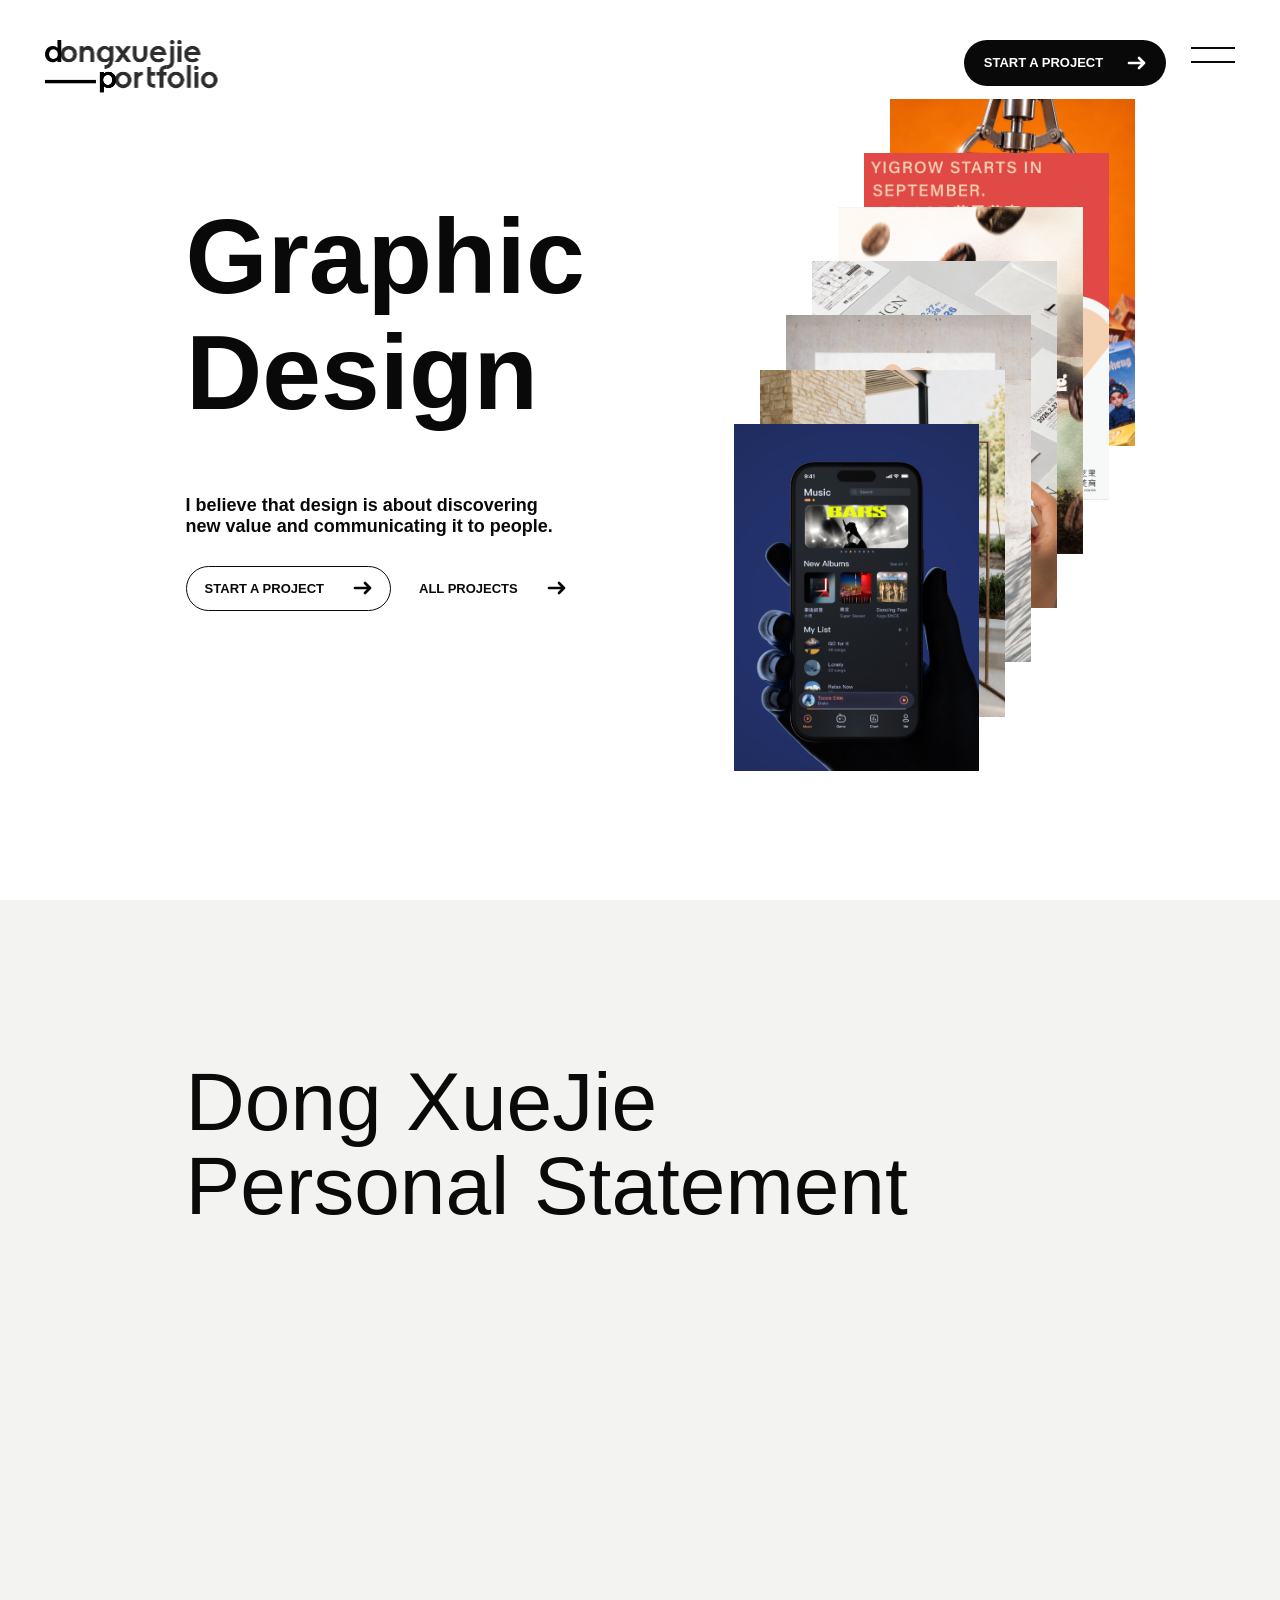
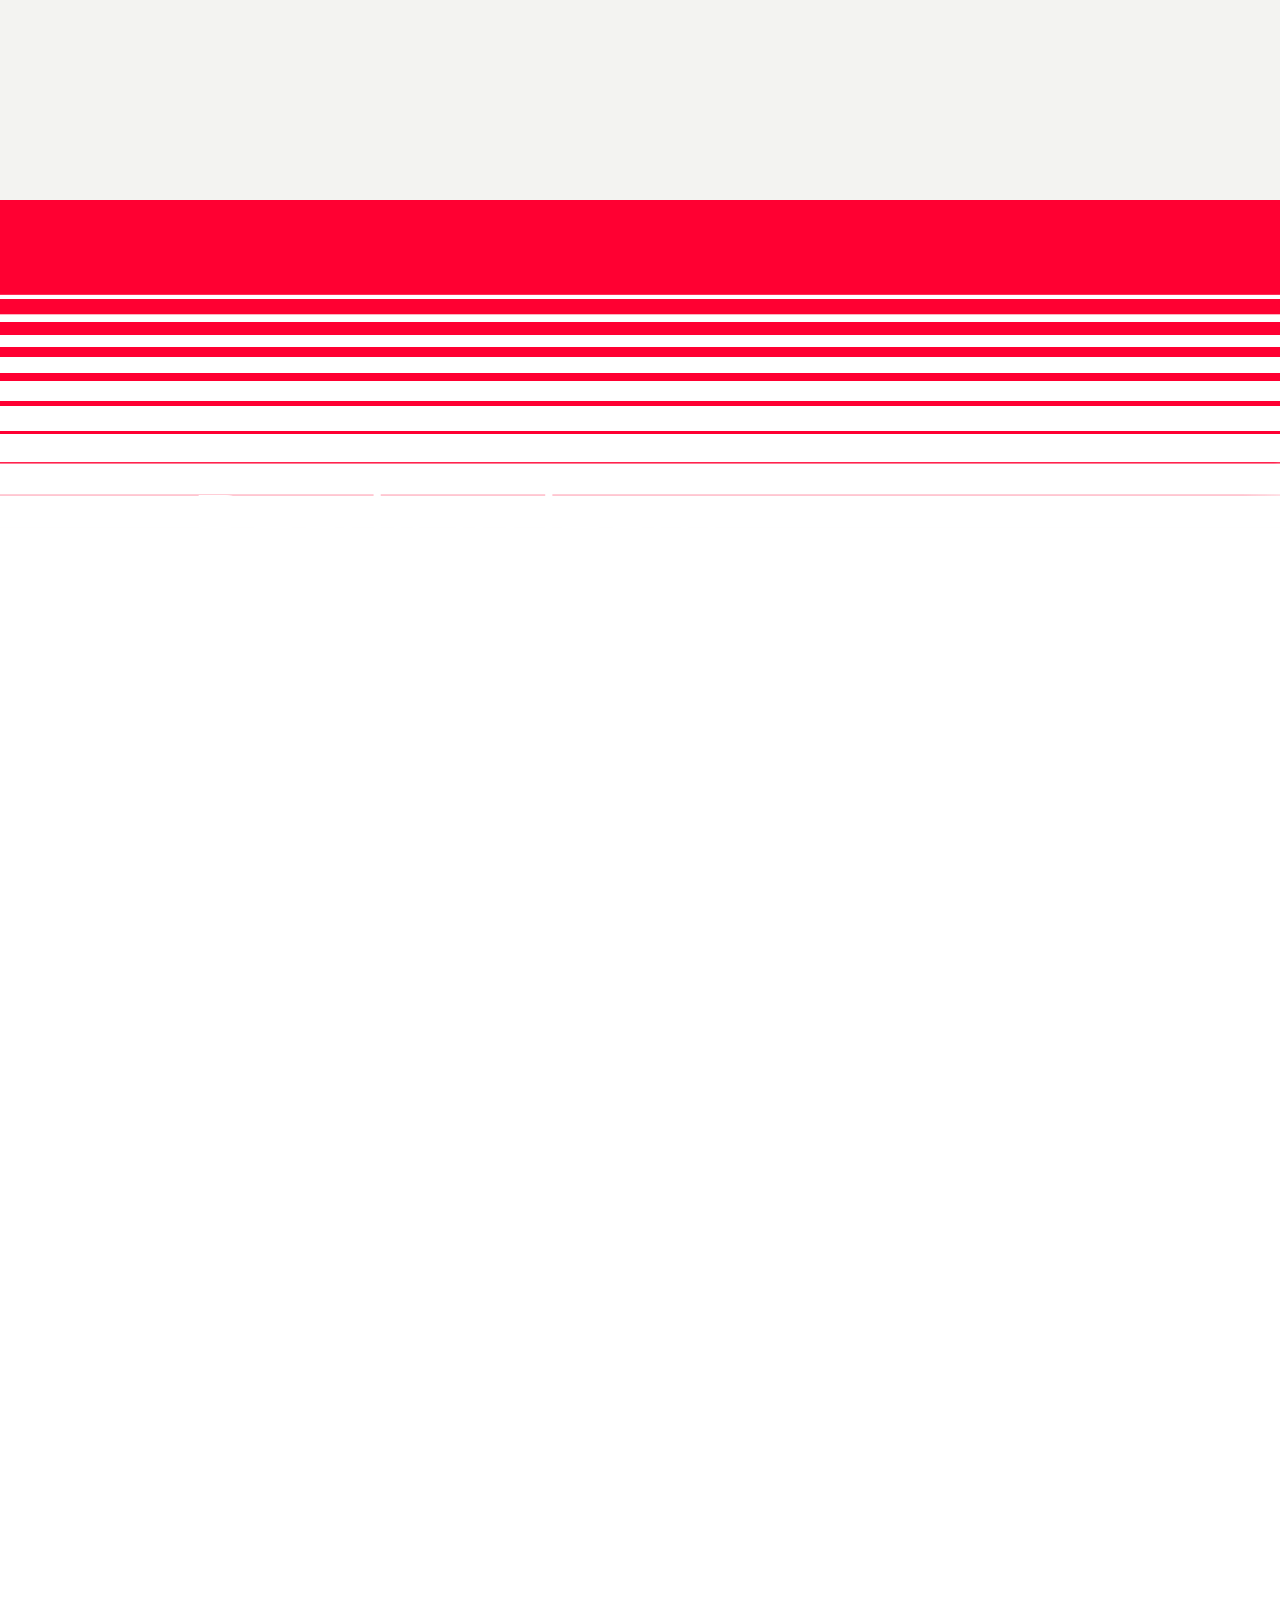
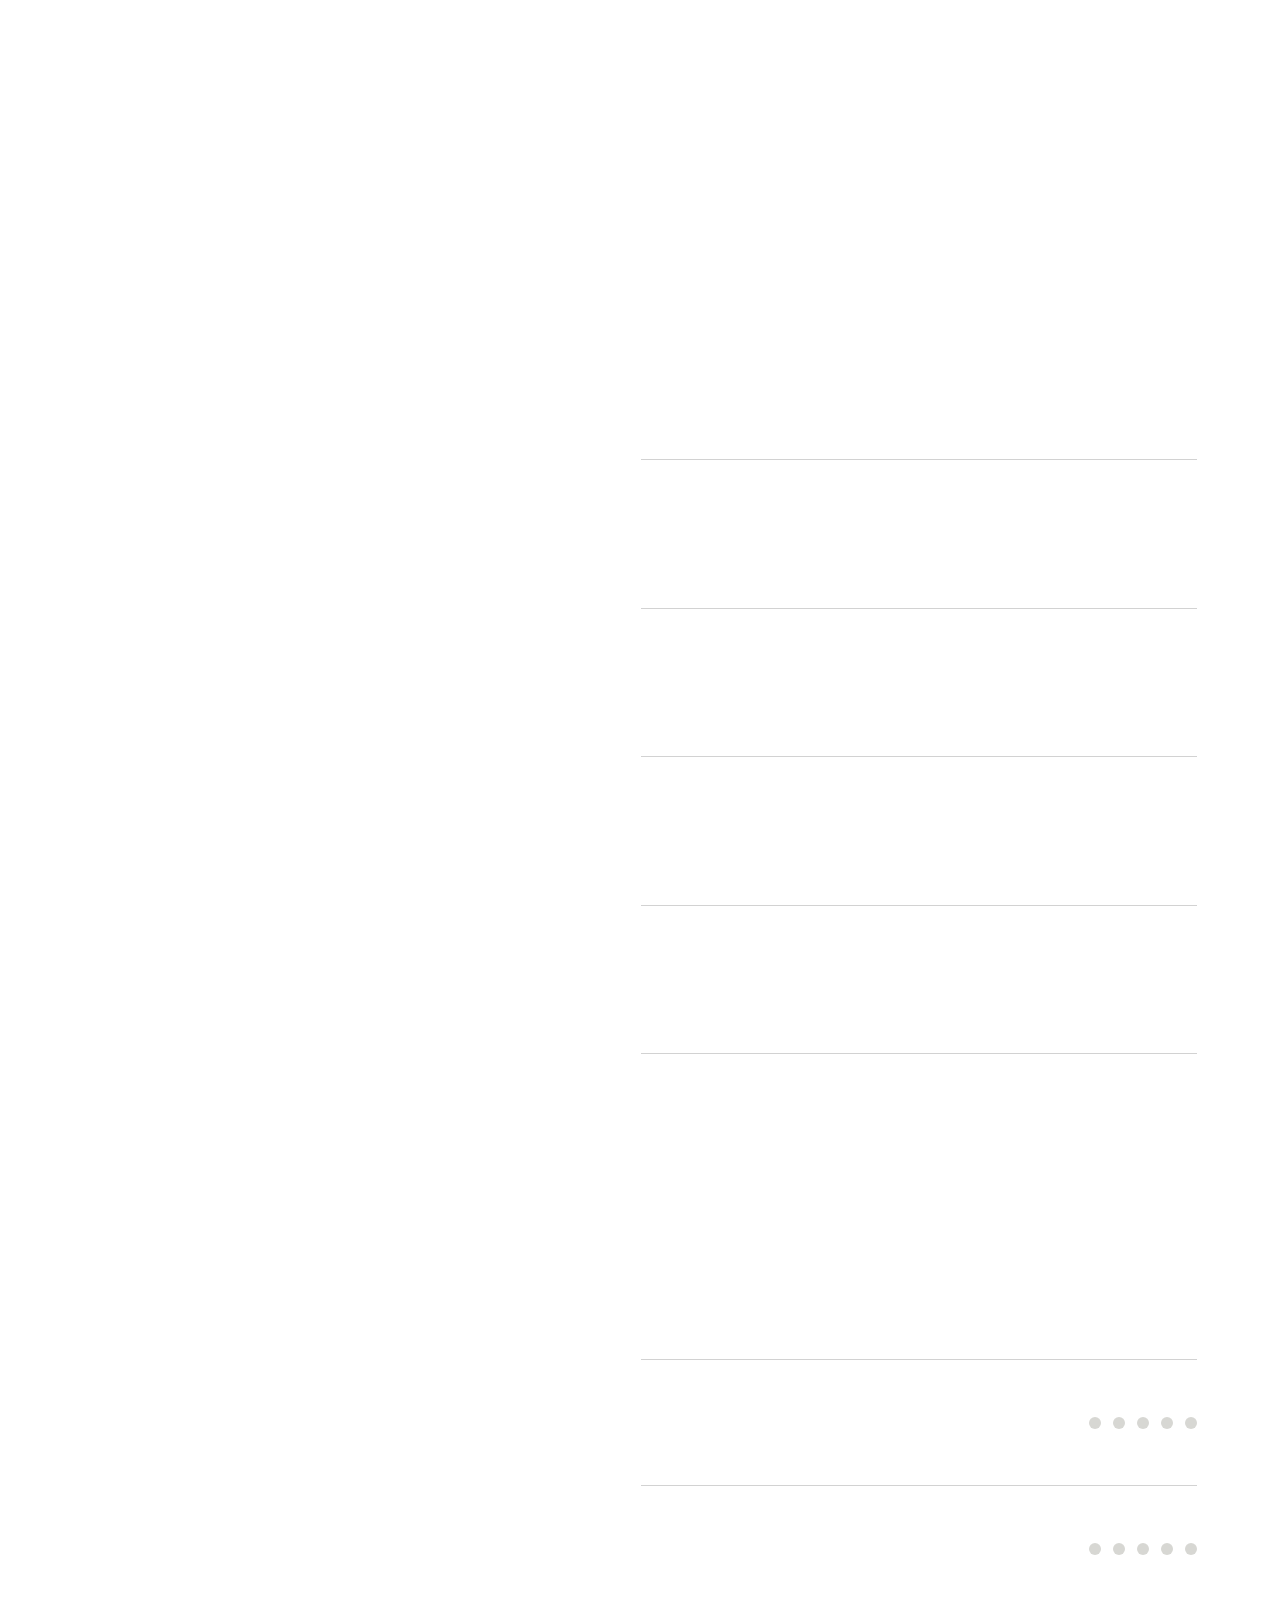
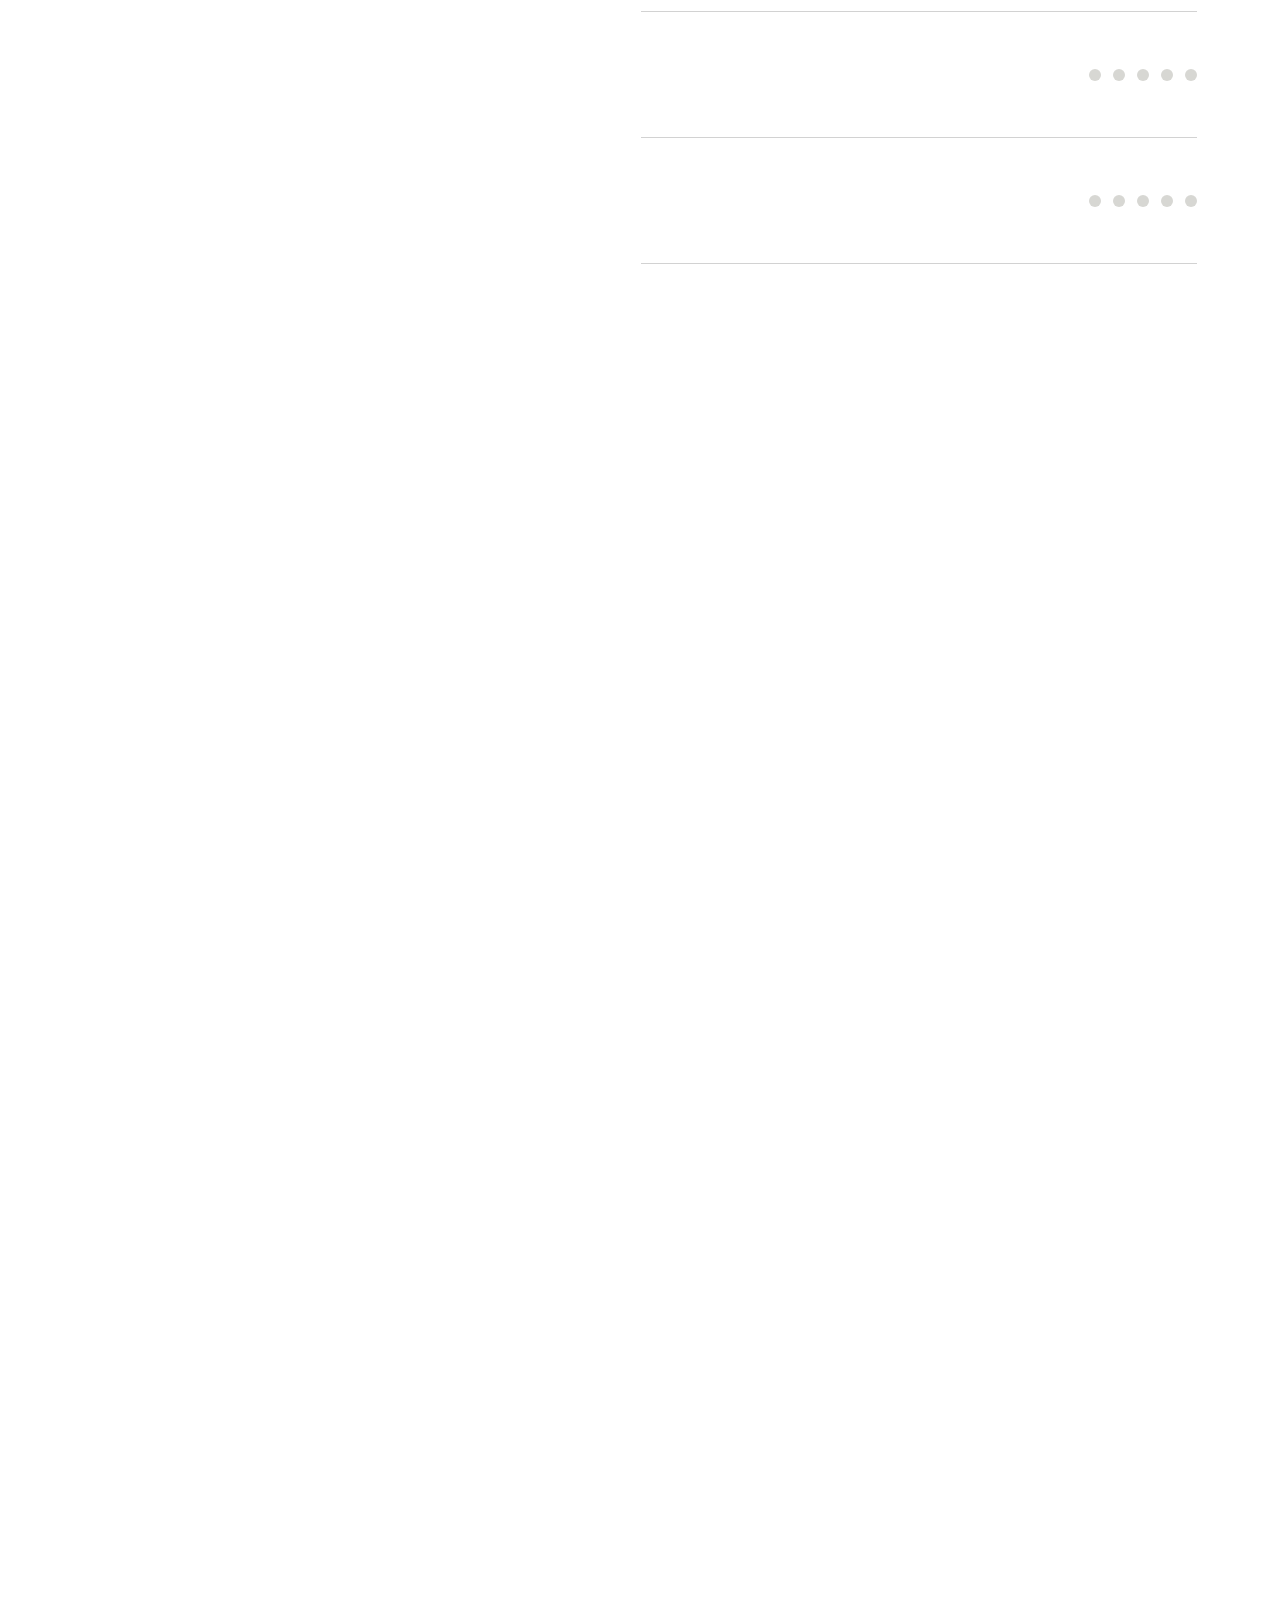
==== commit 285e0153: "Add opera role packaging showcase" ====
--- a/index.html
+++ b/index.html
@@ -135,7 +135,7 @@
               <img src="./assets/work-yiguo.png" alt="Yi Grow Art Center project" />
             </button>
             <button class="poster-card poster-card--seven" data-project="untitled" aria-label="The Digital of Dan Role project" style="--x: 43%; --y: 0%; --ex: 10px; --ey: -4px; --follow-x-max: 72; --follow-y-max: 54; --z: 1; --i: 0">
-              <img src="./assets/work-digital-dan-role.png" alt="The Digital of Dan Role project poster" />
+              <img src="./mr-wu/assets/packaging/collection-claw-vertical.png" alt="The Digital of Dan Role project poster" />
             </button>
           </div>
         </div>
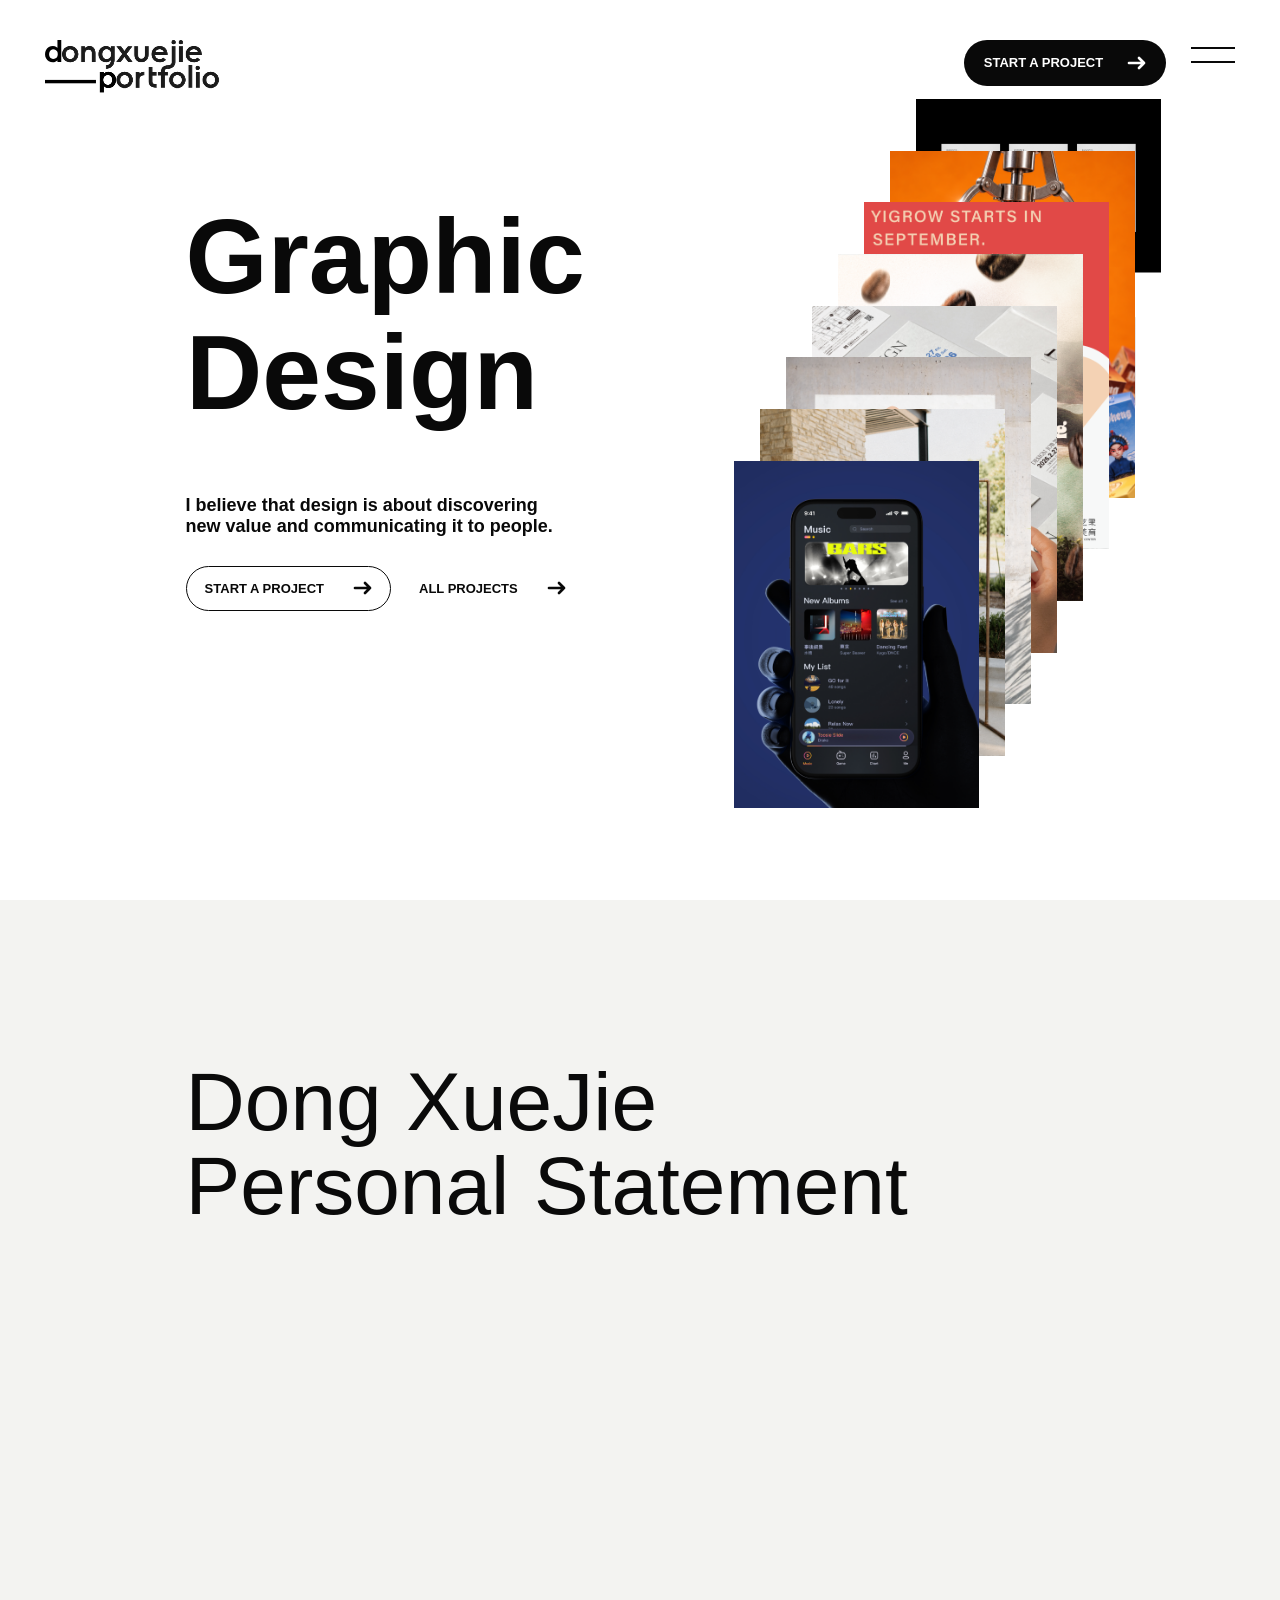
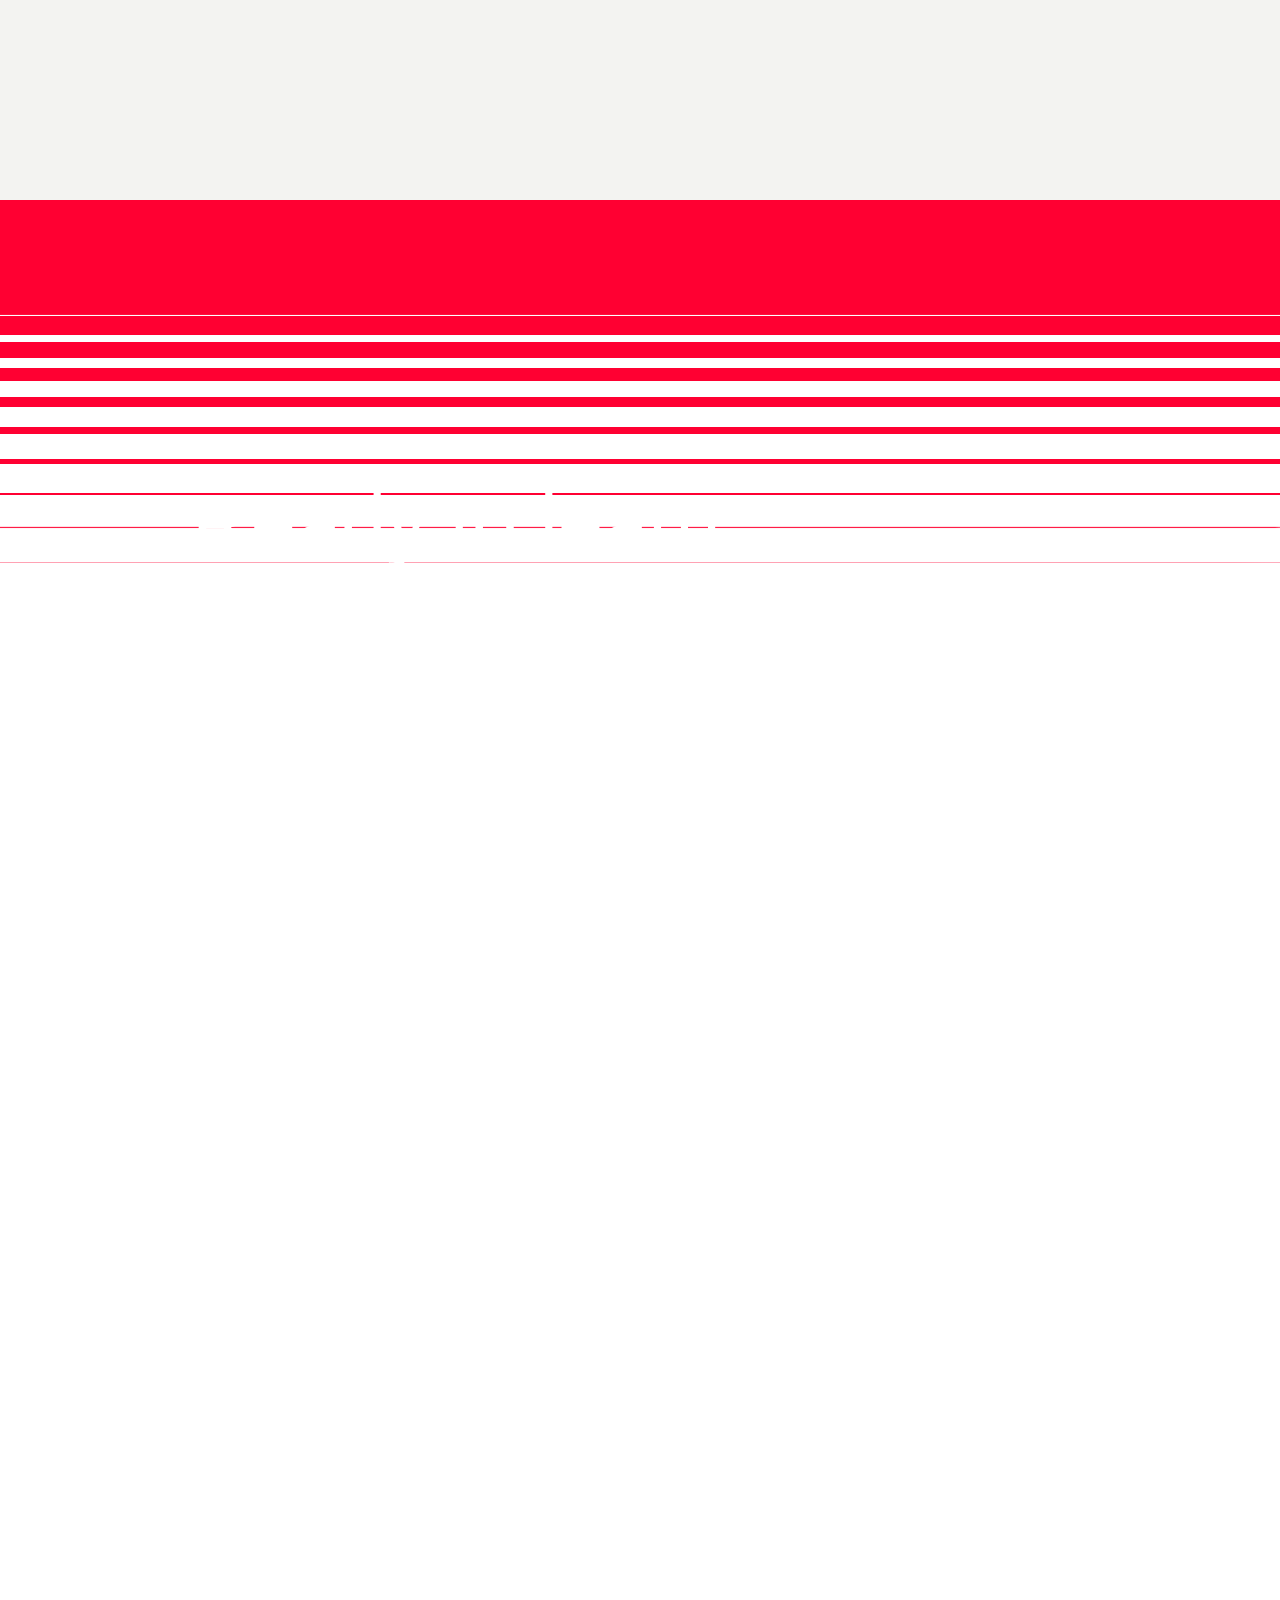
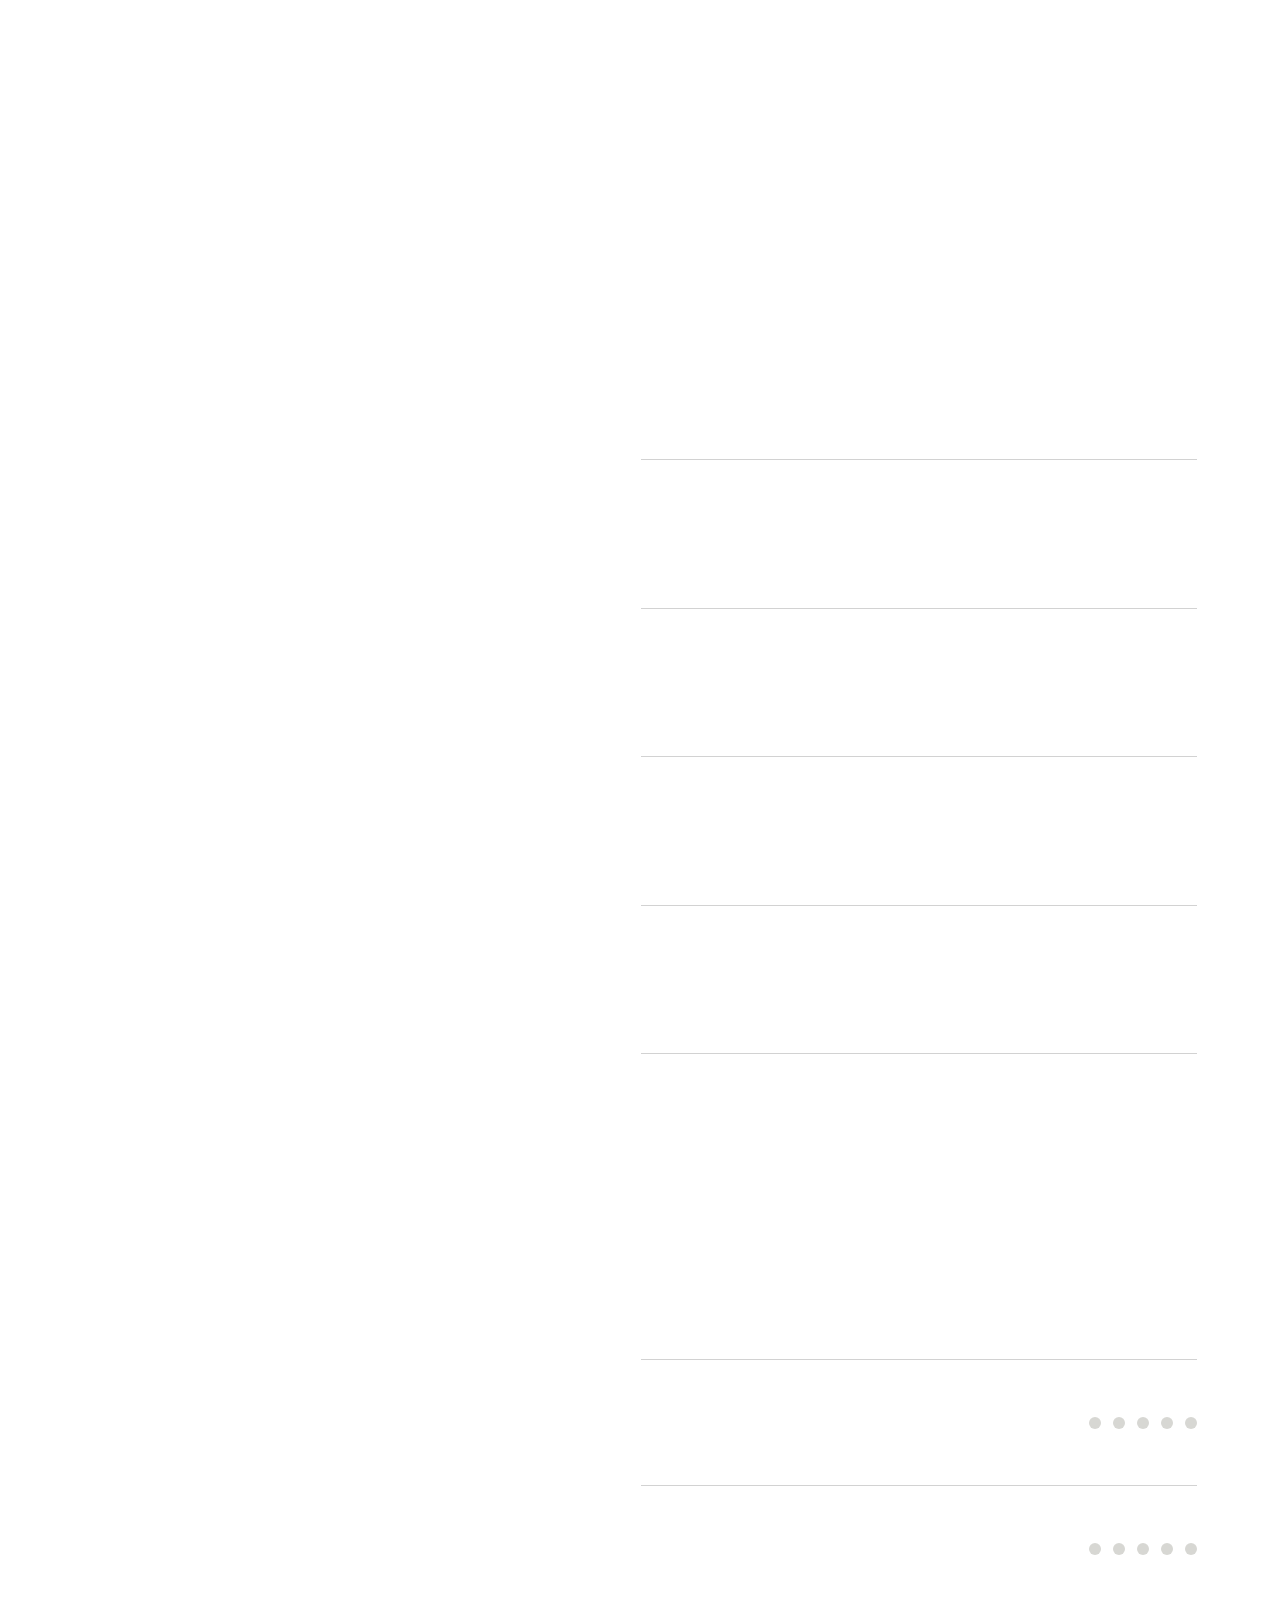
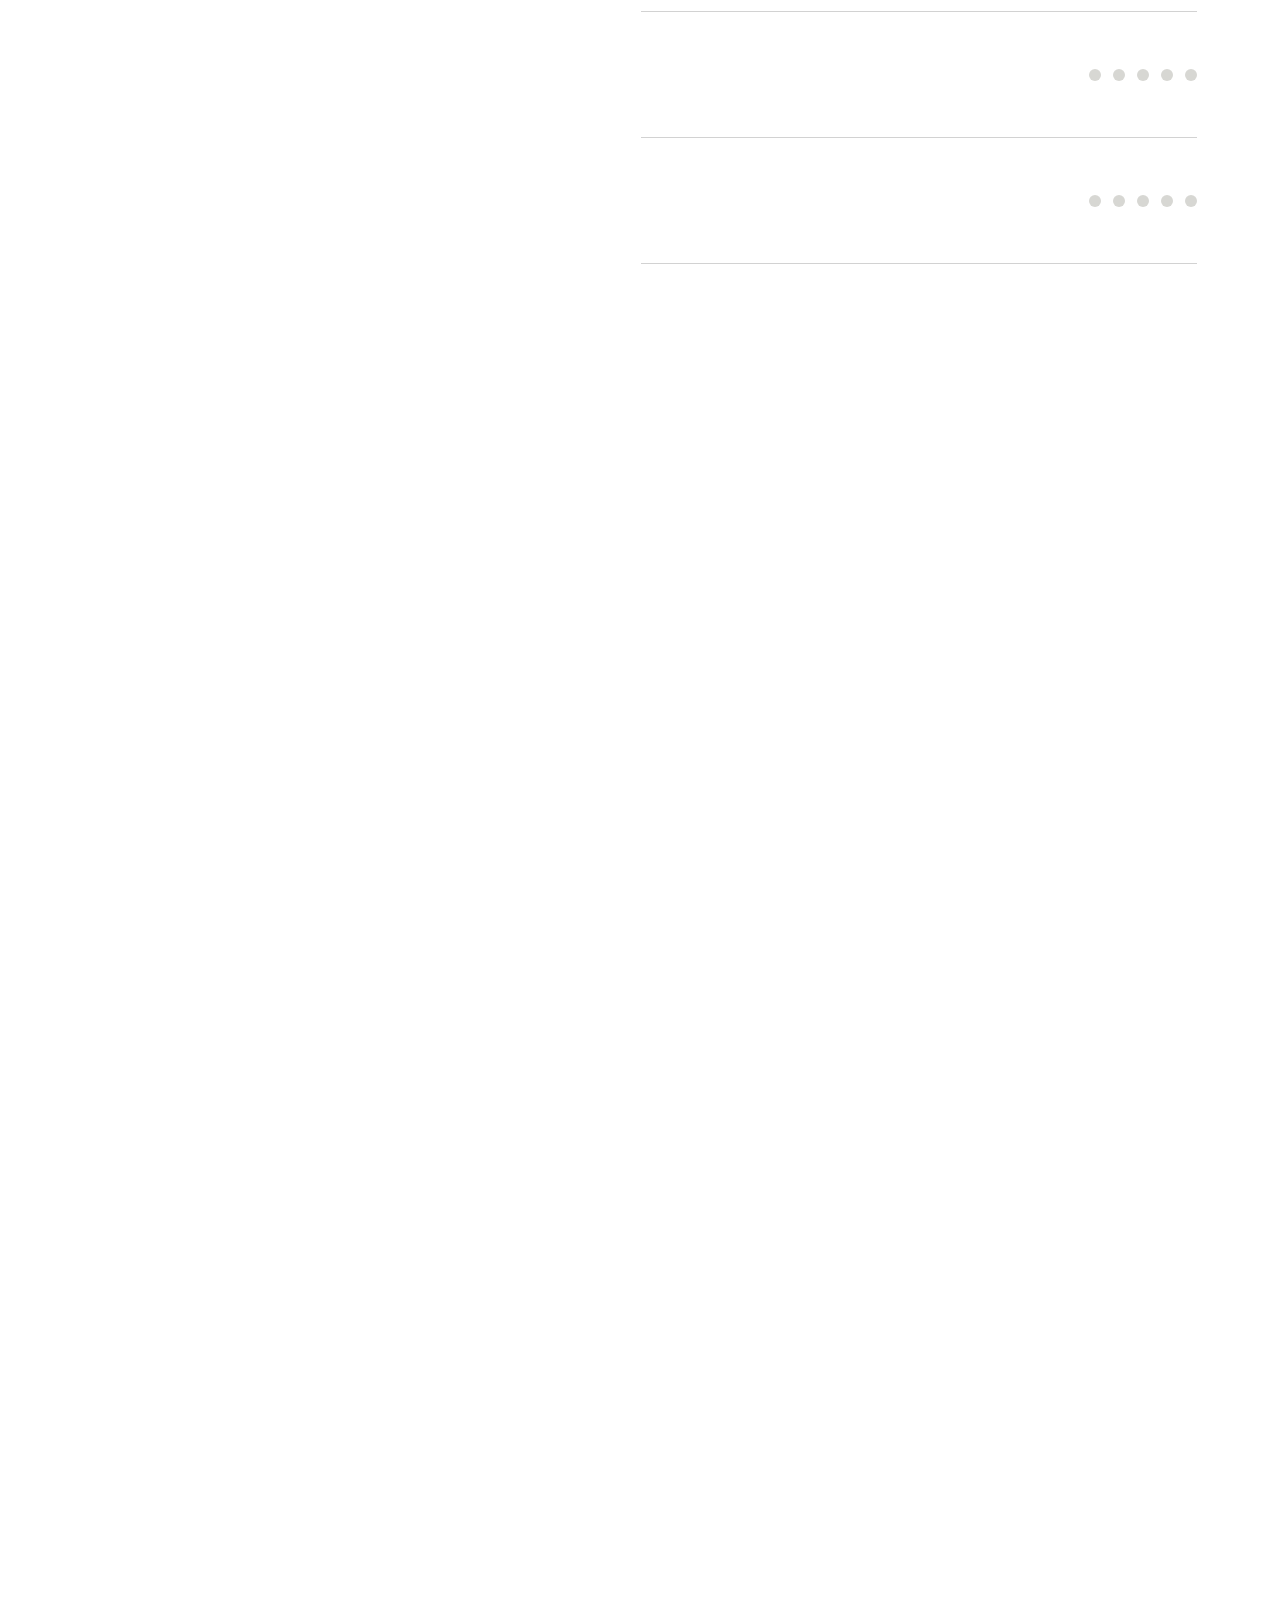
==== commit 9882989a: "Add Harmony Is poster project" ====
--- a/index.html
+++ b/index.html
@@ -116,26 +116,29 @@
 
         <div class="poster-zone reveal-posters" aria-label="Selected project covers">
           <div class="poster-stage">
-            <button class="poster-card poster-card--front" data-project="soultube" style="--x: 1%; --y: 44%; --ex: -10px; --ey: 4px; --follow-x-max: 24; --follow-y-max: 16; --z: 7; --i: 6">
+            <button class="poster-card poster-card--front" data-project="soultube" style="--x: 1%; --y: 49%; --ex: -10px; --ey: 4px; --follow-x-max: 24; --follow-y-max: 16; --z: 8; --i: 7">
               <img src="./assets/work-soultube.png" alt="Soultube music application project" />
             </button>
-            <button class="poster-card poster-card--two" data-project="harmony" style="--x: 8%; --y: 36.7%; --ex: -7px; --ey: 3px; --follow-x-max: 32; --follow-y-max: 24; --z: 6; --i: 5">
+            <button class="poster-card poster-card--two" data-project="harmony" style="--x: 8%; --y: 42%; --ex: -7px; --ey: 3px; --follow-x-max: 32; --follow-y-max: 24; --z: 7; --i: 6">
               <img src="./assets/work-harmony.png" alt="False Harmony installation project" />
             </button>
-            <button class="poster-card poster-card--three" data-project="safe" style="--x: 15%; --y: 29.3%; --ex: -4px; --ey: 2px; --follow-x-max: 40; --follow-y-max: 30; --z: 5; --i: 4">
+            <button class="poster-card poster-card--three" data-project="safe" style="--x: 15%; --y: 35%; --ex: -4px; --ey: 2px; --follow-x-max: 40; --follow-y-max: 30; --z: 6; --i: 5">
               <img src="./assets/work-safe.png" alt="Safe editorial project" />
             </button>
-            <button class="poster-card poster-card--four" data-project="designjob" style="--x: 22%; --y: 22%; --ex: 0px; --ey: 0px; --follow-x-max: 48; --follow-y-max: 36; --z: 4; --i: 3">
+            <button class="poster-card poster-card--four" data-project="designjob" style="--x: 22%; --y: 28%; --ex: 0px; --ey: 0px; --follow-x-max: 48; --follow-y-max: 36; --z: 5; --i: 4">
               <img src="./assets/work-design-job.png" alt="Design Job exhibition project" />
             </button>
-            <button class="poster-card poster-card--five" data-project="cloudcoffee" style="--x: 29%; --y: 14.7%; --ex: 4px; --ey: -2px; --follow-x-max: 56; --follow-y-max: 42; --z: 3; --i: 2">
+            <button class="poster-card poster-card--five" data-project="cloudcoffee" style="--x: 29%; --y: 21%; --ex: 4px; --ey: -2px; --follow-x-max: 56; --follow-y-max: 42; --z: 4; --i: 3">
               <img src="./assets/work-cloud-coffee.png" alt="Cloud Coffee brand project" />
             </button>
-            <button class="poster-card poster-card--six" data-project="yiguo" style="--x: 36%; --y: 7.3%; --ex: 7px; --ey: -3px; --follow-x-max: 64; --follow-y-max: 48; --z: 2; --i: 1">
+            <button class="poster-card poster-card--six" data-project="yiguo" style="--x: 36%; --y: 14%; --ex: 7px; --ey: -3px; --follow-x-max: 64; --follow-y-max: 48; --z: 3; --i: 2">
               <img src="./assets/work-yiguo.png" alt="Yi Grow Art Center project" />
             </button>
-            <button class="poster-card poster-card--seven" data-project="untitled" aria-label="The Digital of Dan Role project" style="--x: 43%; --y: 0%; --ex: 10px; --ey: -4px; --follow-x-max: 72; --follow-y-max: 54; --z: 1; --i: 0">
+            <button class="poster-card poster-card--seven" data-project="untitled" aria-label="The Digital of Dan Role project" style="--x: 43%; --y: 7%; --ex: 10px; --ey: -4px; --follow-x-max: 72; --follow-y-max: 54; --z: 2; --i: 1">
               <img src="./mr-wu/assets/packaging/collection-claw-vertical.png" alt="The Digital of Dan Role project poster" />
+            </button>
+            <button class="poster-card poster-card--eight" data-project="harmonyis" aria-label="Harmony Is project" style="--x: 50%; --y: 0%; --ex: 13px; --ey: -5px; --follow-x-max: 80; --follow-y-max: 60; --z: 1; --i: 0">
+              <img src="./assets/work-harmony-is.jpg" alt="Harmony Is three-poster series" />
             </button>
           </div>
         </div>
--- a/styles.css
+++ b/styles.css
@@ -1375,13 +1375,14 @@
 
   .poster-stage { inset: 0; }
 
-  .poster-card--front { top: 45% !important; left: 0 !important; }
-  .poster-card--two { top: 37.5% !important; left: 5.5% !important; }
-  .poster-card--three { top: 30% !important; left: 11% !important; }
-  .poster-card--four { top: 22.5% !important; left: 16.5% !important; }
-  .poster-card--five { top: 15% !important; left: 22% !important; }
-  .poster-card--six { top: 7.5% !important; left: 27.5% !important; }
-  .poster-card--seven { top: 0 !important; left: 33% !important; }
+  .poster-card--front { top: 49% !important; left: 0 !important; }
+  .poster-card--two { top: 42% !important; left: 5% !important; }
+  .poster-card--three { top: 35% !important; left: 10% !important; }
+  .poster-card--four { top: 28% !important; left: 15% !important; }
+  .poster-card--five { top: 21% !important; left: 20% !important; }
+  .poster-card--six { top: 14% !important; left: 25% !important; }
+  .poster-card--seven { top: 7% !important; left: 30% !important; }
+  .poster-card--eight { top: 0 !important; left: 35% !important; }
 
   .poster-zone.is-expanded .poster-card { --expand-x: 0px; --expand-y: 0px; }
   .poster-card.is-active, .poster-card:focus-visible {
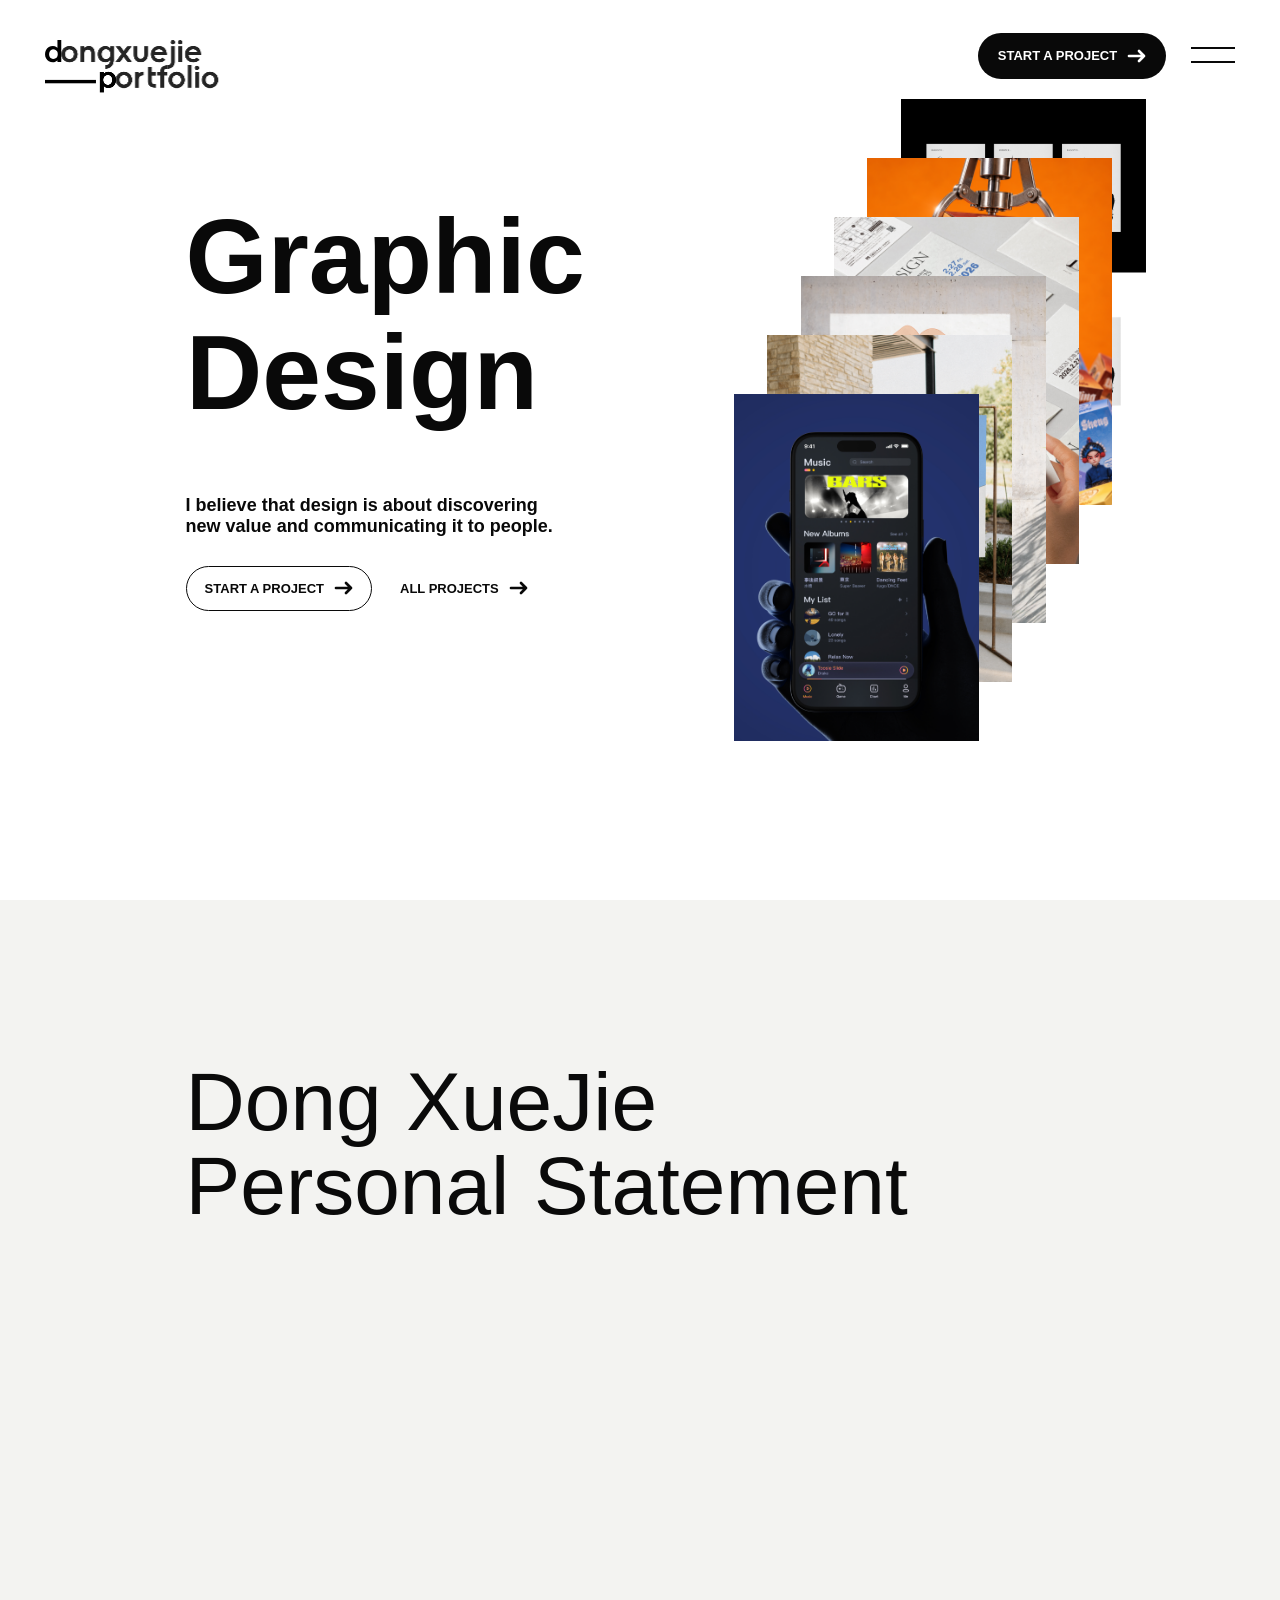
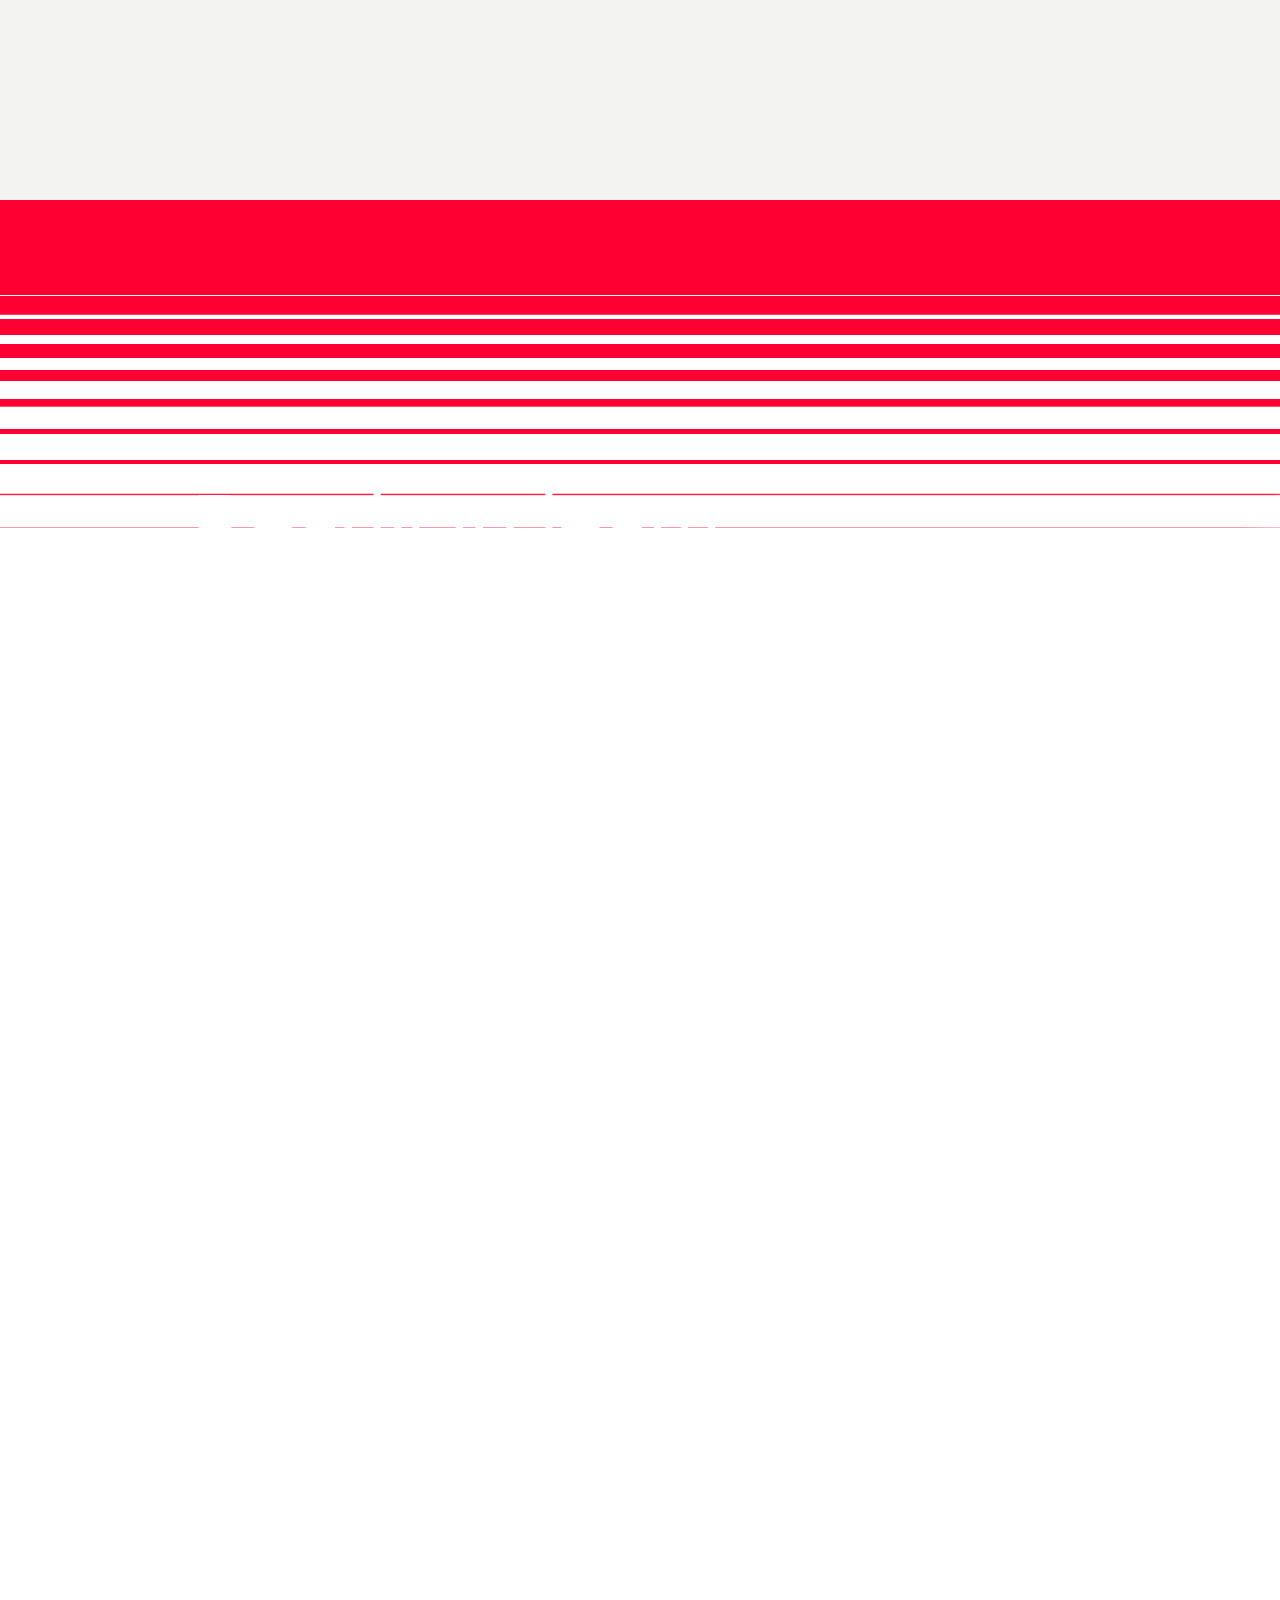
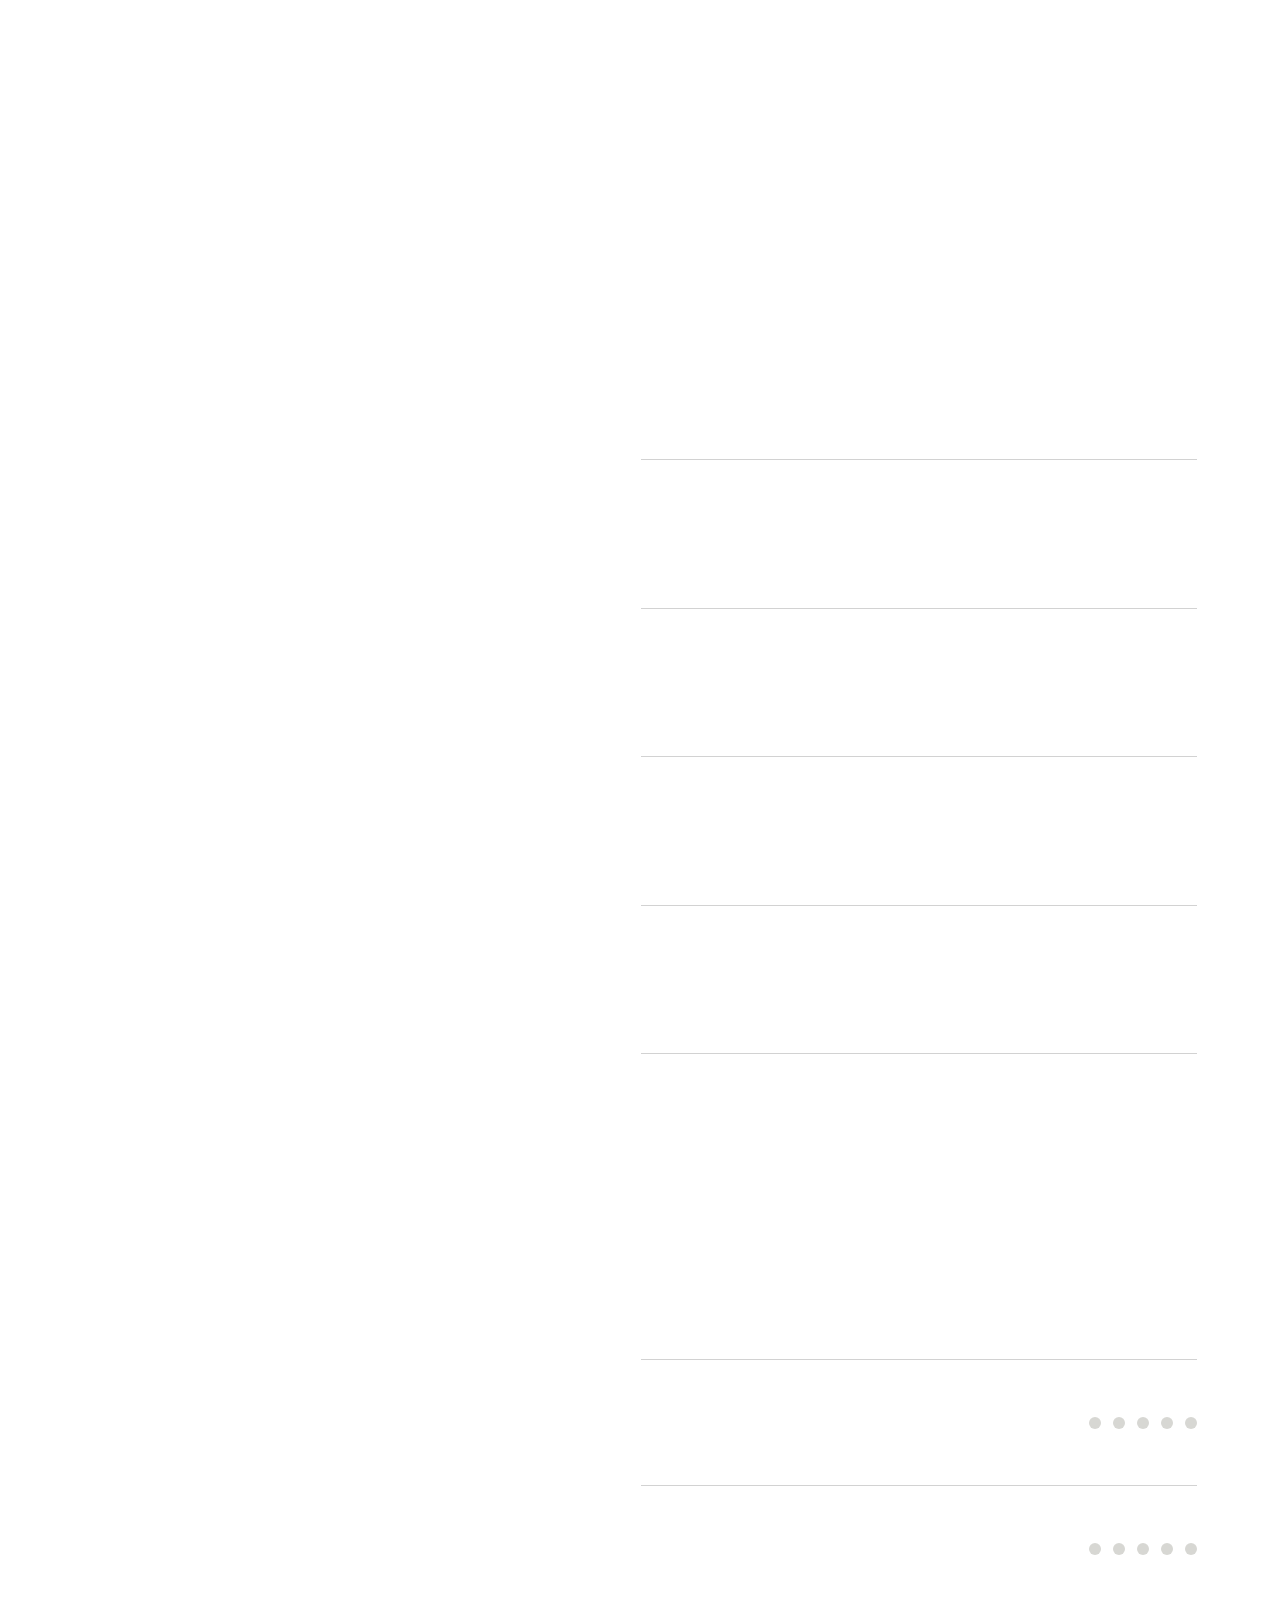
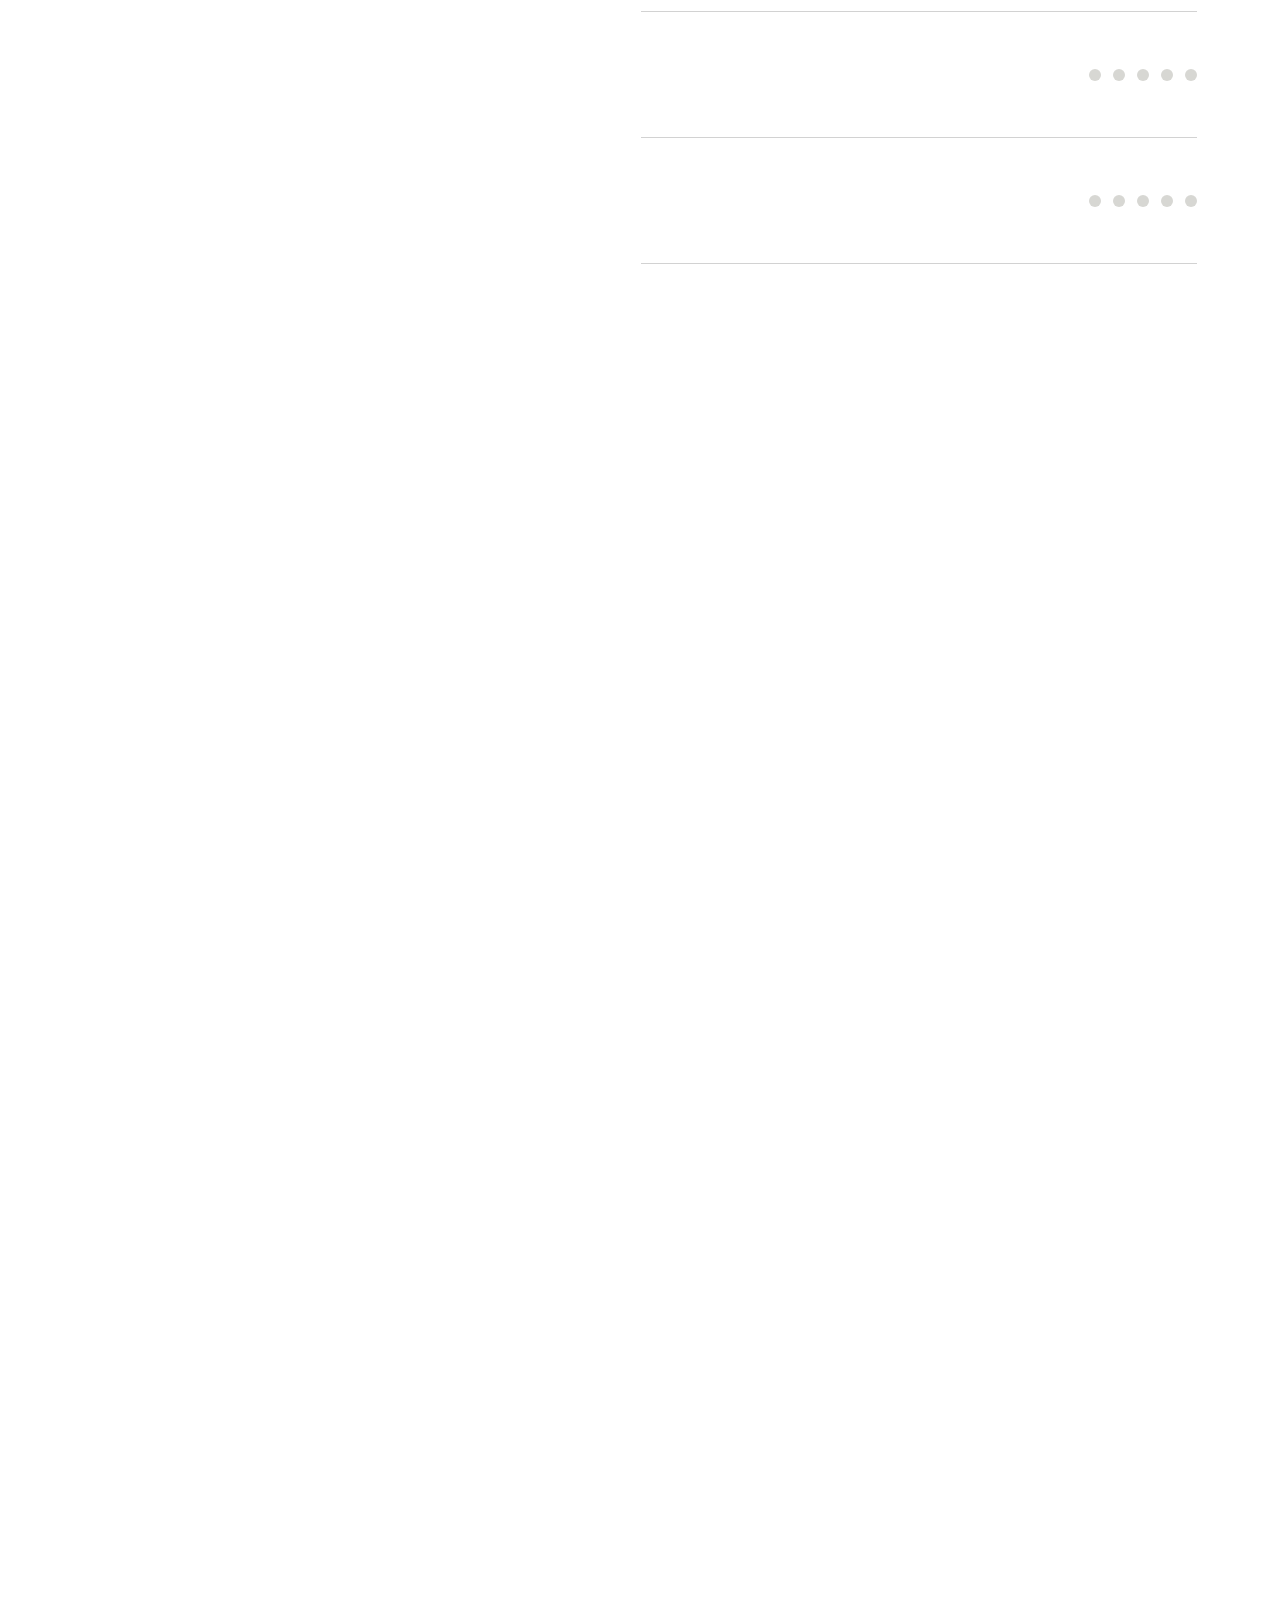
==== commit 7cff0198: "Add all-projects gallery and Traveling Soap case study" ====
--- a/index.html
+++ b/index.html
@@ -105,39 +105,35 @@
                 </svg>
               </span>
             </a>
-            <a class="secondary-action" href="#selected-work">
-              <span>All projects</span>
-              <svg class="arrow-icon" aria-hidden="true" viewBox="0 0 18 12">
-                <path d="M1 6h15M11 1l5 5-5 5" />
-              </svg>
+            <a class="secondary-action" href="./projects/">
+              <span class="secondary-action__content">
+                <span>All projects</span>
+                <svg class="arrow-icon" aria-hidden="true" viewBox="0 0 18 12">
+                  <path d="M1 6h15M11 1l5 5-5 5" />
+                </svg>
+              </span>
             </a>
           </div>
         </div>
 
         <div class="poster-zone reveal-posters" aria-label="Selected project covers">
           <div class="poster-stage">
-            <button class="poster-card poster-card--front" data-project="soultube" style="--x: 1%; --y: 49%; --ex: -10px; --ey: 4px; --follow-x-max: 24; --follow-y-max: 16; --z: 8; --i: 7">
+            <button class="poster-card poster-card--front" data-project="soultube" style="--x: 1%; --y: 40%; --ex: -10px; --ey: 4px; --follow-x-max: 24; --follow-y-max: 16; --z: 6; --i: 5">
               <img src="./assets/work-soultube.png" alt="Soultube music application project" />
             </button>
-            <button class="poster-card poster-card--two" data-project="harmony" style="--x: 8%; --y: 42%; --ex: -7px; --ey: 3px; --follow-x-max: 32; --follow-y-max: 24; --z: 7; --i: 6">
+            <button class="poster-card poster-card--two" data-project="harmony" style="--x: 10%; --y: 32%; --ex: -7px; --ey: 3px; --follow-x-max: 32; --follow-y-max: 24; --z: 5; --i: 4">
               <img src="./assets/work-harmony.png" alt="False Harmony installation project" />
             </button>
-            <button class="poster-card poster-card--three" data-project="safe" style="--x: 15%; --y: 35%; --ex: -4px; --ey: 2px; --follow-x-max: 40; --follow-y-max: 30; --z: 6; --i: 5">
+            <button class="poster-card poster-card--three" data-project="safe" style="--x: 19%; --y: 24%; --ex: -4px; --ey: 2px; --follow-x-max: 40; --follow-y-max: 30; --z: 4; --i: 3">
               <img src="./assets/work-safe.png" alt="Safe editorial project" />
             </button>
-            <button class="poster-card poster-card--four" data-project="designjob" style="--x: 22%; --y: 28%; --ex: 0px; --ey: 0px; --follow-x-max: 48; --follow-y-max: 36; --z: 5; --i: 4">
+            <button class="poster-card poster-card--four" data-project="designjob" style="--x: 28%; --y: 16%; --ex: 0px; --ey: 0px; --follow-x-max: 48; --follow-y-max: 36; --z: 3; --i: 2">
               <img src="./assets/work-design-job.png" alt="Design Job exhibition project" />
             </button>
-            <button class="poster-card poster-card--five" data-project="cloudcoffee" style="--x: 29%; --y: 21%; --ex: 4px; --ey: -2px; --follow-x-max: 56; --follow-y-max: 42; --z: 4; --i: 3">
-              <img src="./assets/work-cloud-coffee.png" alt="Cloud Coffee brand project" />
-            </button>
-            <button class="poster-card poster-card--six" data-project="yiguo" style="--x: 36%; --y: 14%; --ex: 7px; --ey: -3px; --follow-x-max: 64; --follow-y-max: 48; --z: 3; --i: 2">
-              <img src="./assets/work-yiguo.png" alt="Yi Grow Art Center project" />
-            </button>
-            <button class="poster-card poster-card--seven" data-project="untitled" aria-label="The Digital of Dan Role project" style="--x: 43%; --y: 7%; --ex: 10px; --ey: -4px; --follow-x-max: 72; --follow-y-max: 54; --z: 2; --i: 1">
+            <button class="poster-card poster-card--seven" data-project="untitled" aria-label="The Digital of Dan Role project" style="--x: 37%; --y: 8%; --ex: 7px; --ey: -3px; --follow-x-max: 56; --follow-y-max: 42; --z: 2; --i: 1">
               <img src="./mr-wu/assets/packaging/collection-claw-vertical.png" alt="The Digital of Dan Role project poster" />
             </button>
-            <button class="poster-card poster-card--eight" data-project="harmonyis" aria-label="Harmony Is project" style="--x: 50%; --y: 0%; --ex: 13px; --ey: -5px; --follow-x-max: 80; --follow-y-max: 60; --z: 1; --i: 0">
+            <button class="poster-card poster-card--eight" data-project="harmonyis" aria-label="Harmony Is project" style="--x: 46%; --y: 0%; --ex: 10px; --ey: -4px; --follow-x-max: 64; --follow-y-max: 48; --z: 1; --i: 0">
               <img src="./assets/work-harmony-is.jpg" alt="Harmony Is three-poster series" />
             </button>
           </div>
@@ -300,6 +296,11 @@
                   <span class="profile-rule" aria-hidden="true"></span>
                   <p class="award-status">Selected</p>
                   <p class="award-name"><time datetime="2026">2026</time><span>JAGDA International Student Poster Award</span></p>
+                </article>
+                <article class="award-item award-item--harmony" tabindex="0">
+                  <span class="profile-rule" aria-hidden="true"></span>
+                  <p class="award-status">Selected – Exhibition Only</p>
+                  <p class="award-name"><time datetime="2026">2026</time><span>JAGDA International Student Poster Award <small>Harmony Is...</small></span></p>
                 </article>
               </div>
             </div>
@@ -362,6 +363,7 @@
     </dialog>
 
     <script src="./cursor-morph.js"></script>
+    <script src="./projects-data.js"></script>
     <script src="./script.js"></script>
     <script src="./site-logo.js"></script>
     <script src="./site-intro.js"></script>
--- a/styles.css
+++ b/styles.css
@@ -151,8 +151,8 @@
   padding: 0 20px;
   display: flex;
   align-items: center;
-  justify-content: space-between;
-  gap: 25px;
+  justify-content: center;
+  gap: 11px;
   border: 0;
   border-radius: 23px;
   background: var(--ink);
@@ -219,8 +219,8 @@
   padding: 0 18px;
   display: flex;
   align-items: center;
-  justify-content: space-between;
-  gap: 30px;
+  justify-content: center;
+  gap: 11px;
   white-space: nowrap;
 }
 
@@ -257,7 +257,8 @@
 
 .primary-action.is-fill-expanded .arrow-icon,
 .contact-button:hover .arrow-icon,
-.secondary-action:hover .arrow-icon {
+.secondary-action:hover .arrow-icon,
+.secondary-action:focus-visible .arrow-icon {
   transform: translateX(5px);
 }
 
@@ -295,7 +296,7 @@
 .hero-contact-slot {
   position: absolute;
   z-index: 115;
-  top: 4.4vh;
+  top: calc(4.4vh - 7px);
   right: calc(3.5vw + 69px);
 }
 
@@ -399,8 +400,8 @@
   min-height: 45px;
   display: inline-flex;
   align-items: center;
-  justify-content: space-between;
-  gap: 30px;
+  justify-content: center;
+  gap: 11px;
   color: inherit;
   font-size: 13px;
   font-weight: 700;
@@ -420,7 +421,31 @@
   transition: border-color 0.14s ease;
 }
 
-.secondary-action { min-width: 132px; padding: 0 2px; }
+.secondary-action { min-width: 132px; padding: 0 2px; justify-content: flex-start; }
+
+.secondary-action__content {
+  position: relative;
+  display: inline-flex;
+  align-items: center;
+  gap: 11px;
+  white-space: nowrap;
+}
+
+.secondary-action__content::after {
+  content: "";
+  position: absolute;
+  bottom: -4px;
+  left: 0;
+  width: 100%;
+  height: 1px;
+  background: currentColor;
+  transform: scaleX(0);
+  transform-origin: left;
+  transition: transform 0.28s ease;
+}
+
+.secondary-action:hover .secondary-action__content::after,
+.secondary-action:focus-visible .secondary-action__content::after { transform: scaleX(1); }
 
 .reveal-ui, .reveal-copy {
   opacity: 0;
@@ -1006,6 +1031,14 @@
   transition: color 0.2s ease;
 }
 
+.award-item--harmony { grid-template-columns: minmax(170px, 0.32fr) minmax(0, 1fr); }
+.award-item--harmony .award-name small {
+  display: block;
+  margin-top: 6px;
+  font-size: 0.78em;
+  font-weight: 600;
+}
+
 .contact-profile-copy { padding-top: 1svh; }
 
 .interest-list p {
@@ -1362,7 +1395,7 @@
   .statement p { font-size: 16px; }
   .hero-actions { margin-top: 24px; gap: 18px; }
   .primary-action { min-width: 158px; }
-  .secondary-action { min-width: 116px; gap: 18px; }
+  .secondary-action { min-width: 116px; }
 
   .poster-zone {
     position: relative;
@@ -1375,13 +1408,11 @@
 
   .poster-stage { inset: 0; }
 
-  .poster-card--front { top: 49% !important; left: 0 !important; }
-  .poster-card--two { top: 42% !important; left: 5% !important; }
-  .poster-card--three { top: 35% !important; left: 10% !important; }
-  .poster-card--four { top: 28% !important; left: 15% !important; }
-  .poster-card--five { top: 21% !important; left: 20% !important; }
-  .poster-card--six { top: 14% !important; left: 25% !important; }
-  .poster-card--seven { top: 7% !important; left: 30% !important; }
+  .poster-card--front { top: 40% !important; left: 0 !important; }
+  .poster-card--two { top: 32% !important; left: 7% !important; }
+  .poster-card--three { top: 24% !important; left: 14% !important; }
+  .poster-card--four { top: 16% !important; left: 21% !important; }
+  .poster-card--seven { top: 8% !important; left: 28% !important; }
   .poster-card--eight { top: 0 !important; left: 35% !important; }
 
   .poster-zone.is-expanded .poster-card { --expand-x: 0px; --expand-y: 0px; }
@@ -1514,6 +1545,7 @@
   .award-status,
   .award-name { opacity: 1 !important; transform: none !important; }
   .award-status { font-size: 14px; }
+  .award-item--harmony { grid-template-columns: 100px minmax(0, 1fr); }
   .award-name {
     display: block;
     font-size: 15px;
